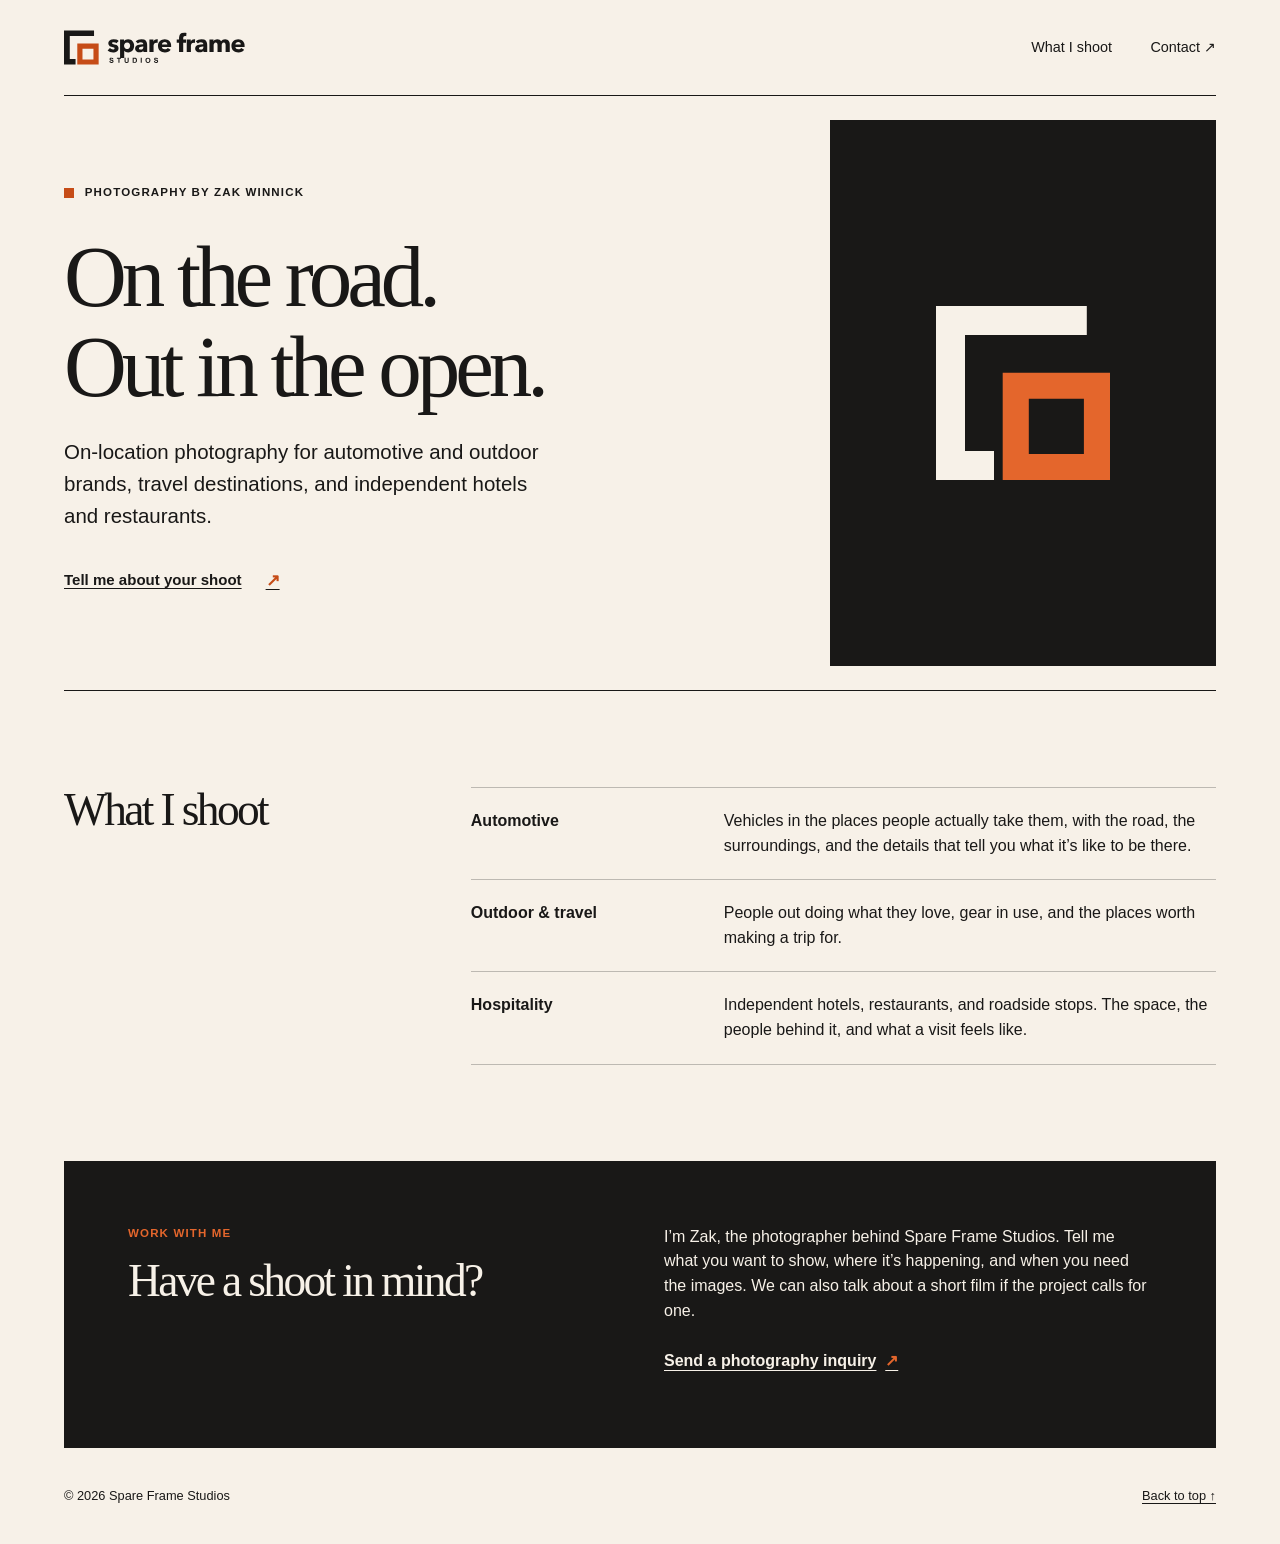
==== index.html @ d5ed5ad4 "Route photography inquiries to VSCO Workspace" ====
<!doctype html>
<html lang="en">
<head>
  <meta charset="utf-8">
  <meta name="viewport" content="width=device-width, initial-scale=1">
  <meta name="theme-color" content="#f7f1e8">
  <meta name="description" content="Spare Frame Studios is the photography practice of Zak Winnick. On-location photography for automotive, outdoor, travel, and hospitality projects.">
  <meta property="og:title" content="Spare Frame Studios | Photography by Zak Winnick">
  <meta property="og:description" content="On-location photography for automotive, outdoor, travel, and hospitality projects.">
  <meta property="og:type" content="website">
  <meta property="og:url" content="https://spareframe.net/">
  <link rel="canonical" href="https://spareframe.net/">
  <title>Spare Frame Studios | Photography by Zak Winnick</title>
  <link rel="icon" href="assets/favicon.svg" type="image/svg+xml">
  <link rel="apple-touch-icon" href="assets/apple-touch-icon.png">
  <link rel="stylesheet" href="photography.css">
</head>
<body>
  <a class="skip" href="#main">Skip to content</a>
  <header class="shell masthead">
    <a class="brand" href="./" aria-label="Spare Frame Studios home">
      <img src="assets/logo-primary.svg" alt="" width="665" height="130">
    </a>
    <nav aria-label="Main navigation">
      <a href="#projects">What I shoot</a>
      <a href="#contact">Contact<span aria-hidden="true"> ↗</span></a>
    </nav>
  </header>

  <main id="main" class="shell">
    <section class="intro" aria-labelledby="headline">
      <div class="intro-copy">
        <p class="label byline">Photography by Zak Winnick</p>
        <h1 id="headline">On the road.<br>Out in the open.</h1>
        <p class="intro-summary">On-location photography for automotive and outdoor brands, travel destinations, and independent hotels and restaurants.</p>
        <a class="project-link" href="https://studio.spareframe.net/">Tell me about your shoot <span aria-hidden="true">↗</span></a>
      </div>
      <div class="brand-plate" aria-hidden="true">
        <img src="assets/mark-reverse.svg" alt="" width="160" height="160">
      </div>
    </section>

    <section class="projects" id="projects" aria-labelledby="projects-title">
      <h2 id="projects-title">What I shoot</h2>
      <dl class="project-list">
        <div>
          <dt>Automotive</dt>
          <dd>Vehicles in the places people actually take them, with the road, the surroundings, and the details that tell you what it’s like to be there.</dd>
        </div>
        <div>
          <dt>Outdoor &amp; travel</dt>
          <dd>People out doing what they love, gear in use, and the places worth making a trip for.</dd>
        </div>
        <div>
          <dt>Hospitality</dt>
          <dd>Independent hotels, restaurants, and roadside stops. The space, the people behind it, and what a visit feels like.</dd>
        </div>
      </dl>
    </section>

    <section class="contact" id="contact" aria-labelledby="contact-title">
      <div>
        <p class="label">Work with me</p>
        <h2 id="contact-title">Have a shoot in mind?</h2>
      </div>
      <div class="contact-details">
        <p>I’m Zak, the photographer behind Spare Frame Studios. Tell me what you want to show, where it’s happening, and when you need the images. We can also talk about a short film if the project calls for one.</p>
        <a href="https://studio.spareframe.net/">Send a photography inquiry <span aria-hidden="true">↗</span></a>
      </div>
    </section>
  </main>

  <footer class="shell footer">
    <span>© 2026 Spare Frame Studios</span>
    <a href="#main">Back to top ↑</a>
  </footer>
</body>
</html>
---- photography.css ----
:root {
  --paper: #f7f1e8;
  --ink: #191817;
  --orange: #c64c17;
  --light-orange: #e4662c;
  --rule: color-mix(in srgb, var(--ink) 26%, var(--paper));
  --sans: "Avenir Next", Avenir, "Helvetica Neue", Arial, sans-serif;
  --serif: Georgia, serif;
  color-scheme: light;
}

* { box-sizing: border-box; }
body {
  margin: 0;
  background: var(--paper);
  color: var(--ink);
  font: 1rem/1.55 var(--sans);
}

img { display: block; max-width: 100%; height: auto; }
a { color: inherit; text-underline-offset: 0.23em; }
a:hover { text-decoration-thickness: 0.14em; }
a:focus-visible { outline: 2px solid currentColor; outline-offset: 5px; }
section[id] { scroll-margin-top: 1.5rem; }
.shell { width: min(100% - 7rem, 72rem); margin-inline: auto; }
.skip { position: fixed; left: 1rem; top: 1rem; z-index: 2; padding: 0.6rem 1rem; background: var(--paper); transform: translateY(-200%); }
.skip:focus { transform: none; }

.masthead, .footer { display: flex; justify-content: space-between; align-items: center; gap: 1rem; }
.masthead { min-height: 6rem; border-bottom: 1px solid var(--ink); }
.brand { width: 12rem; flex: 0 1 auto; }
.masthead nav { display: flex; flex-shrink: 0; align-items: center; gap: clamp(1rem, 3vw, 2.75rem); font-size: 0.9rem; }
.masthead nav a { text-decoration: none; }
.masthead nav a:hover { text-decoration: underline; }

.intro {
  display: grid;
  grid-template-columns: minmax(0, 1fr) minmax(0, 0.55fr);
  min-height: 30rem;
  gap: clamp(2rem, 5vw, 5.5rem);
  align-items: stretch;
  padding-block: 1.5rem;
  border-bottom: 1px solid var(--ink);
}
.intro-copy { align-self: center; padding-block: clamp(2rem, 5vw, 4rem); }
.label { margin: 0; font-size: 0.72rem; font-weight: 700; letter-spacing: 0.1em; text-transform: uppercase; }
.byline { display: flex; align-items: center; gap: 0.65rem; }
.byline::before { content: ""; width: 0.65rem; height: 0.65rem; background: var(--orange); }
h1, h2 { font-family: var(--serif); font-weight: 400; line-height: 1.03; letter-spacing: -0.058em; }
h1 { margin: 1.9rem 0 1.55rem; font-size: clamp(3.25rem, 6.8vw, 6.4rem); }
h2 { margin: 0; font-size: clamp(2.1rem, 3.55vw, 3.4rem); }
.intro-summary { max-width: 30rem; margin: 0 0 1.65rem; font-size: clamp(1.05rem, 1.75vw, 1.28rem); }
.project-link { display: inline-flex; align-items: center; gap: 1.5rem; min-height: 2.75rem; font-size: 0.94rem; font-weight: 700; }
.project-link span { font-size: 1.15em; color: var(--orange); }
.brand-plate { display: grid; place-items: center; background: var(--ink); }
.brand-plate img { width: 60%; max-width: 16rem; }

.projects { display: grid; grid-template-columns: minmax(12rem, 0.65fr) minmax(0, 1.35fr); gap: 3rem; padding-block: clamp(3.5rem, 8vw, 6rem); }
.project-list { margin: 0; border-top: 1px solid var(--rule); }
.project-list > div { display: grid; grid-template-columns: minmax(8rem, 0.65fr) minmax(0, 1.35fr); align-items: baseline; gap: 1rem; padding-block: 1.3rem; border-bottom: 1px solid var(--rule); }
.project-list dt { font-weight: 700; }
.project-list dd { margin: 0; }

.contact { display: grid; grid-template-columns: repeat(2, minmax(0, 1fr)); align-items: start; gap: 3rem; padding: clamp(1.75rem, 5vw, 4rem); background: var(--ink); color: var(--paper); }
.contact .label { color: var(--light-orange); margin-bottom: 1rem; }
.contact-details p { margin: 0 0 1rem; max-width: 32rem; }
.contact-details a { display: inline-flex; align-items: center; min-height: 2.75rem; gap: 0.55rem; font-weight: 700; }
.contact-details a span { color: var(--light-orange); }
.footer { min-height: 6rem; font-size: 0.8rem; }

@media (max-width: 58rem) {
  .shell { width: calc(100% - 4rem); }
  .intro { gap: 1.65rem; grid-template-columns: minmax(0, 1fr) minmax(0, 0.45fr); }
  h1 { font-size: clamp(2.8rem, 7vw, 4.3rem); }
  .projects { gap: 2rem; grid-template-columns: minmax(0, 0.55fr) minmax(0, 1fr); }
  .project-list > div { grid-template-columns: minmax(0, 1fr); gap: 0.4rem; }
}

@media (max-width: 39rem) {
  .shell { width: calc(100% - 2.25rem); }
  .masthead { min-height: 4.5rem; }
  .brand { width: 9rem; }
  .masthead nav { font-size: 0.8rem; gap: 0.8rem; }
  .intro, .projects, .contact { grid-template-columns: minmax(0, 1fr); }
  .intro { padding-block: 0 1.125rem; gap: 0; }
  .intro-copy { padding-block: 3rem 2.15rem; }
  h1 { font-size: clamp(2.45rem, 10.25vw, 4.1rem); margin-block: 1.45rem 1.15rem; }
  .brand-plate { min-height: 11rem; }
  .brand-plate img { width: 7.25rem; }
  .projects { gap: 1.55rem; }
  .contact { gap: 1.5rem; }
  .footer { min-height: 4.25rem; }
}
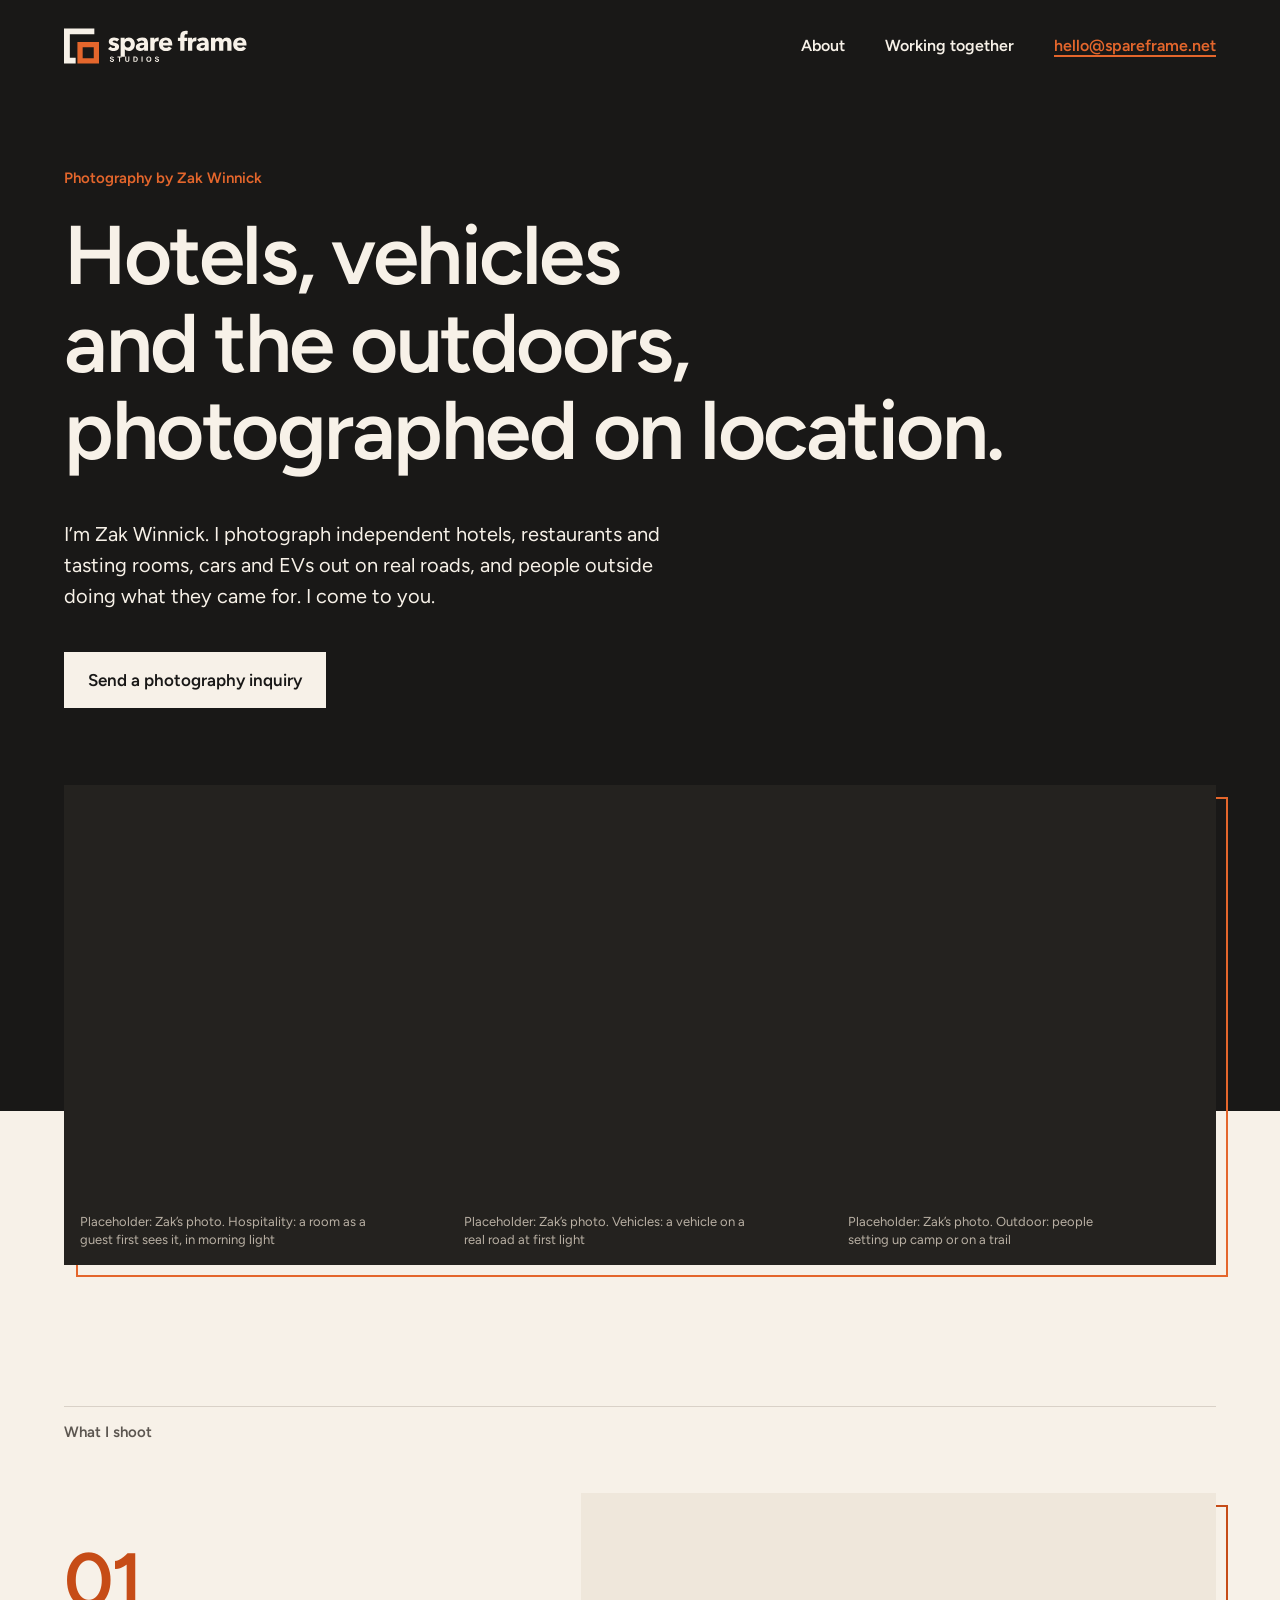
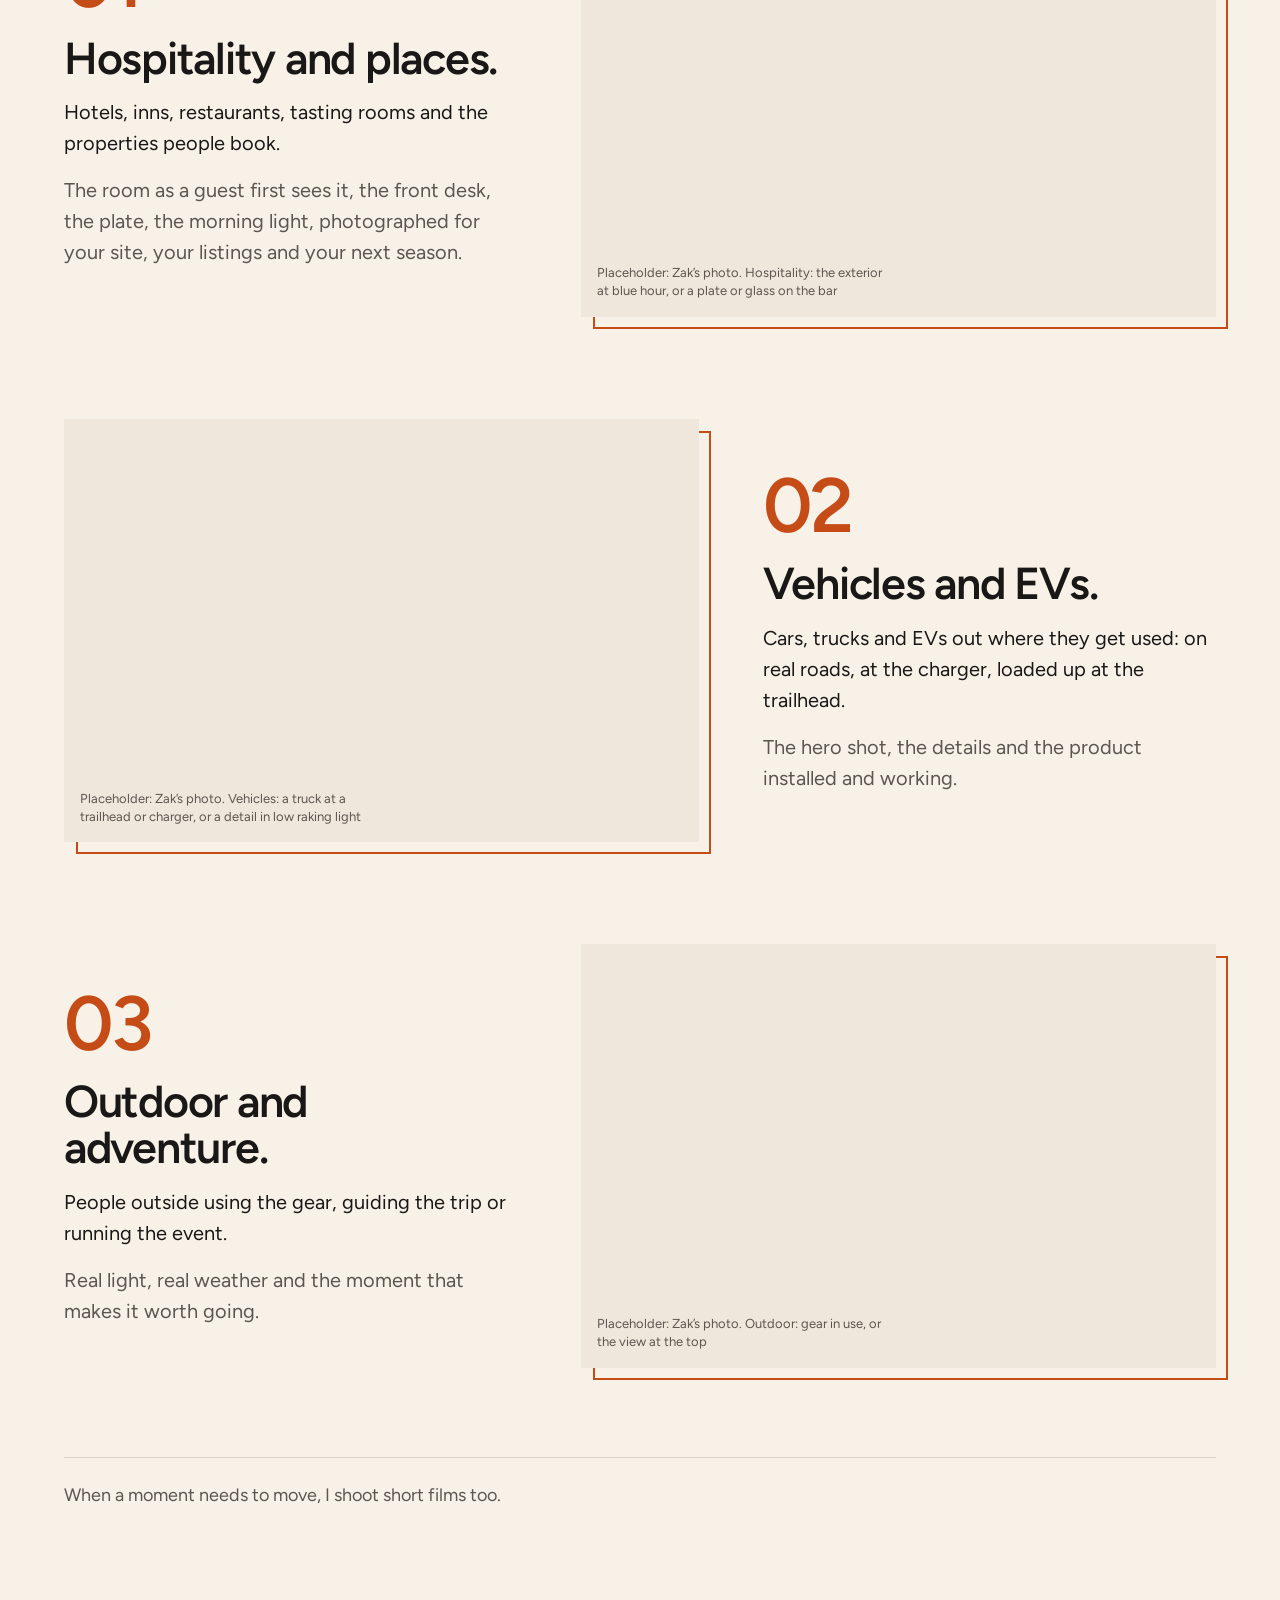
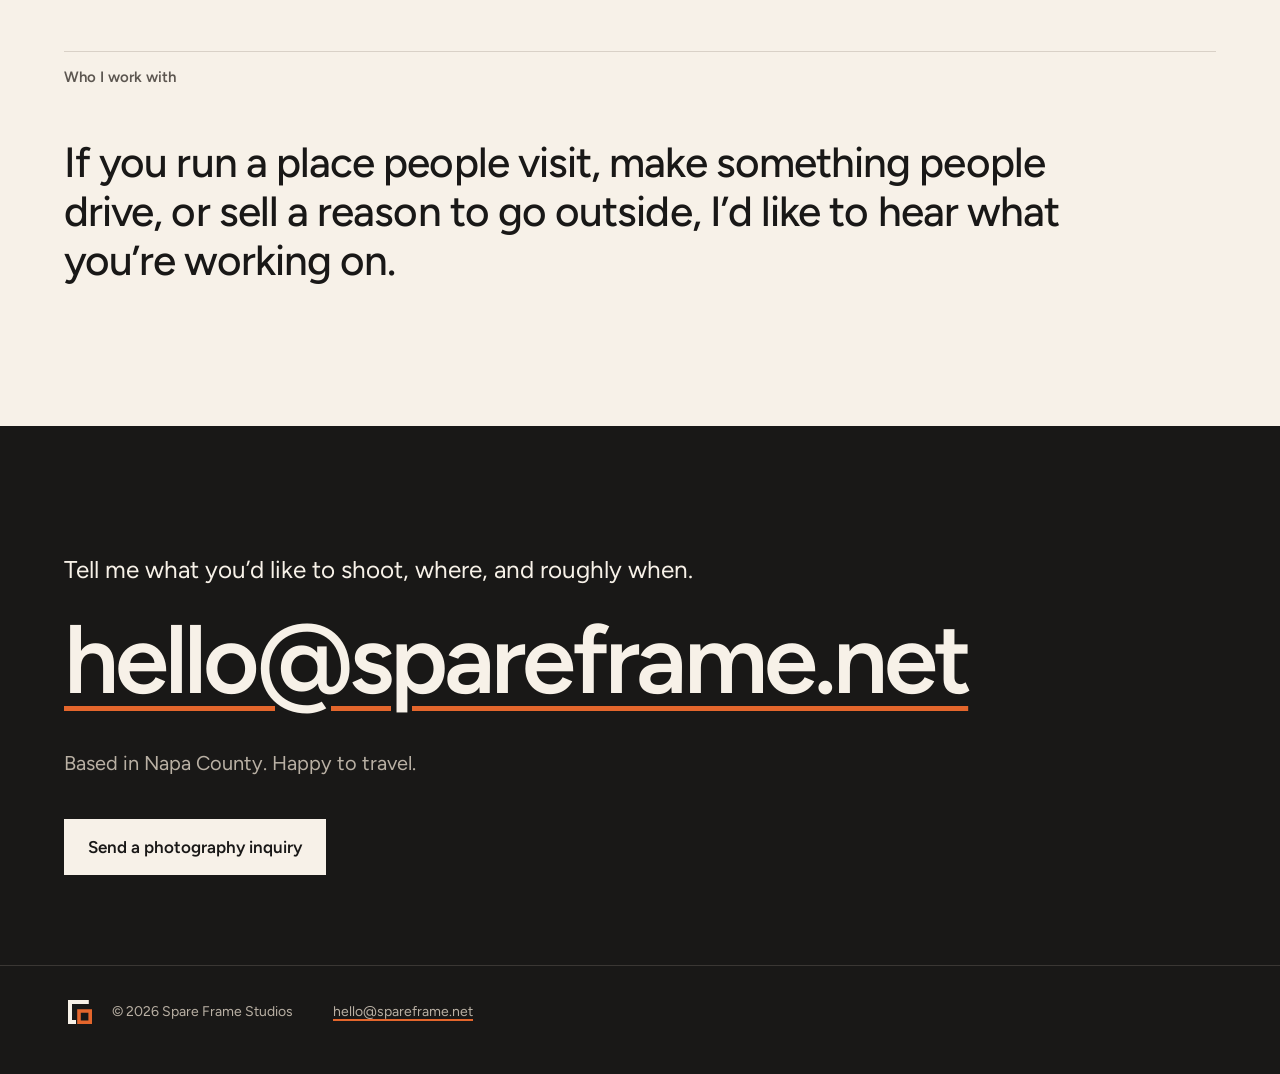
==== commit 6619cd78: "Rebuild photography site as four pages Home, About, Working together (rates) and Work (unlinked, noi" ====
--- a/index.html
+++ b/index.html
@@ -1,78 +1,107 @@
 <!doctype html>
 <html lang="en">
 <head>
-  <meta charset="utf-8">
-  <meta name="viewport" content="width=device-width, initial-scale=1">
-  <meta name="theme-color" content="#f7f1e8">
-  <meta name="description" content="Spare Frame Studios is the photography practice of Zak Winnick. On-location photography for automotive, outdoor, travel, and hospitality projects.">
-  <meta property="og:title" content="Spare Frame Studios | Photography by Zak Winnick">
-  <meta property="og:description" content="On-location photography for automotive, outdoor, travel, and hospitality projects.">
-  <meta property="og:type" content="website">
-  <meta property="og:url" content="https://spareframe.net/">
-  <link rel="canonical" href="https://spareframe.net/">
-  <title>Spare Frame Studios | Photography by Zak Winnick</title>
-  <link rel="icon" href="assets/favicon.svg" type="image/svg+xml">
-  <link rel="apple-touch-icon" href="assets/apple-touch-icon.png">
-  <link rel="stylesheet" href="photography.css">
+<meta charset="utf-8">
+<meta name="viewport" content="width=device-width, initial-scale=1">
+<meta name="theme-color" content="#191817">
+<title>Spare Frame Studios | Photography by Zak Winnick</title>
+<meta name="description" content="Zak Winnick photographs hotels, restaurants, vehicles and the outdoors on location. Based in Napa County.">
+<meta property="og:title" content="Spare Frame Studios | Photography by Zak Winnick">
+<meta property="og:description" content="Zak Winnick photographs hotels, restaurants, vehicles and the outdoors on location. Based in Napa County.">
+<meta property="og:type" content="website">
+<meta property="og:url" content="https://spareframe.net/">
+<link rel="canonical" href="https://spareframe.net/">
+<link rel="icon" href="assets/favicon.svg" type="image/svg+xml">
+<link rel="alternate icon" href="assets/favicon.ico" sizes="any">
+<link rel="apple-touch-icon" href="assets/apple-touch-icon.png">
+<link rel="preload" href="assets/fonts/figtree.woff2" as="font" type="font/woff2" crossorigin>
+<link rel="stylesheet" href="photography.css">
 </head>
-<body>
-  <a class="skip" href="#main">Skip to content</a>
-  <header class="shell masthead">
-    <a class="brand" href="./" aria-label="Spare Frame Studios home">
-      <img src="assets/logo-primary.svg" alt="" width="665" height="130">
-    </a>
-    <nav aria-label="Main navigation">
-      <a href="#projects">What I shoot</a>
-      <a href="#contact">Contact<span aria-hidden="true"> ↗</span></a>
+<body class="sf">
+<a class="skip" href="#main">Skip to content</a>
+
+<!-- Photo slots. Each empty slot is a <figure class="slot" data-slot="subject" aria-hidden="true"> holding a <div> with a label.
+     To fill one: replace the whole <div>...</div> with <img src="assets/photos/..." alt="what the photo shows">, and remove aria-hidden.
+     Add loading="lazy" to every photo below the top of the page. -->
+
+<div class="ground" data-theme="dark">
+  <header class="wrap head">
+    <a class="head-logo" href="#top" aria-label="Spare Frame Studios home"><img src="assets/logo-reverse.svg" alt="" width="194" height="38"></a>
+    <nav class="head-nav" aria-label="Main">
+      <a href="about.html">About</a>
+      <a href="working-together.html">Working together</a>
     </nav>
+    <a class="head-mail" href="mailto:hello@spareframe.net">hello@spareframe.net</a>
   </header>
 
-  <main id="main" class="shell">
-    <section class="intro" aria-labelledby="headline">
-      <div class="intro-copy">
-        <p class="label byline">Photography by Zak Winnick</p>
-        <h1 id="headline">On the road.<br>Out in the open.</h1>
-        <p class="intro-summary">On-location photography for automotive and outdoor brands, travel destinations, and independent hotels and restaurants.</p>
-        <a class="project-link" href="https://studio.spareframe.net/">Tell me about your shoot <span aria-hidden="true">↗</span></a>
-      </div>
-      <div class="brand-plate" aria-hidden="true">
-        <img src="assets/mark-reverse.svg" alt="" width="160" height="160">
-      </div>
-    </section>
+  <section class="wrap hero" id="top" aria-labelledby="hero-title">
+    <p class="sf-label">Photography by Zak Winnick</p>
+    <h1 class="sf-display" id="hero-title">Hotels, vehicles and the outdoors, photographed on location.</h1>
+    <div class="hero-text">
+      <p>I’m Zak Winnick. I photograph independent hotels, restaurants and tasting rooms, cars and EVs out on real roads, and people outside doing what they came for. I come to you.</p>
+      <a class="btn" href="https://studio.spareframe.net/">Send a photography inquiry</a>
+    </div>
+    <!-- Hero strip: three photos edge to edge, one per area. 4:5 on wide screens, 3:2 stacked on phones. -->
+    <div class="strip">
+      <figure class="slot" data-slot="Hospitality: a room as a guest first sees it, in morning light" aria-hidden="true"><div><span>Placeholder: Zak’s photo. Hospitality: a room as a guest first sees it, in morning light</span></div></figure>
+      <figure class="slot" data-slot="Vehicles: a vehicle on a real road at first light" aria-hidden="true"><div><span>Placeholder: Zak’s photo. Vehicles: a vehicle on a real road at first light</span></div></figure>
+      <figure class="slot" data-slot="Outdoor: people setting up camp or on a trail" aria-hidden="true"><div><span>Placeholder: Zak’s photo. Outdoor: people setting up camp or on a trail</span></div></figure>
+    </div>
+  </section>
+</div>
 
-    <section class="projects" id="projects" aria-labelledby="projects-title">
-      <h2 id="projects-title">What I shoot</h2>
-      <dl class="project-list">
-        <div>
-          <dt>Automotive</dt>
-          <dd>Vehicles in the places people actually take them, with the road, the surroundings, and the details that tell you what it’s like to be there.</dd>
+<main id="main">
+  <section class="wrap sec after-hero" aria-labelledby="shoot-title">
+    <h2 class="sf-label" id="shoot-title">What I shoot</h2>
+    <ol class="chapters">
+      <li class="chapter">
+        <div class="chapter-text">
+          <span class="chapter-num" aria-hidden="true">01</span>
+          <h3 class="sf-lead-2">Hospitality and places.</h3>
+          <p>Hotels, inns, restaurants, tasting rooms and the properties people book.</p>
+          <p>The room as a guest first sees it, the front desk, the plate, the morning light, photographed for your site, your listings and your next season.</p>
         </div>
-        <div>
-          <dt>Outdoor &amp; travel</dt>
-          <dd>People out doing what they love, gear in use, and the places worth making a trip for.</dd>
+        <figure class="slot" data-slot="Hospitality: the exterior at blue hour, or a plate or glass on the bar" aria-hidden="true"><div><span>Placeholder: Zak’s photo. Hospitality: the exterior at blue hour, or a plate or glass on the bar</span></div></figure>
+      </li>
+      <li class="chapter chapter--flip">
+        <div class="chapter-text">
+          <span class="chapter-num" aria-hidden="true">02</span>
+          <h3 class="sf-lead-2">Vehicles and EVs.</h3>
+          <p>Cars, trucks and EVs out where they get used: on real roads, at the charger, loaded up at the trailhead.</p>
+          <p>The hero shot, the details and the product installed and working.</p>
         </div>
-        <div>
-          <dt>Hospitality</dt>
-          <dd>Independent hotels, restaurants, and roadside stops. The space, the people behind it, and what a visit feels like.</dd>
+        <figure class="slot" data-slot="Vehicles: a truck at a trailhead or charger, or a detail in low raking light" aria-hidden="true"><div><span>Placeholder: Zak’s photo. Vehicles: a truck at a trailhead or charger, or a detail in low raking light</span></div></figure>
+      </li>
+      <li class="chapter">
+        <div class="chapter-text">
+          <span class="chapter-num" aria-hidden="true">03</span>
+          <h3 class="sf-lead-2">Outdoor and adventure.</h3>
+          <p>People outside using the gear, guiding the trip or running the event.</p>
+          <p>Real light, real weather and the moment that makes it worth going.</p>
         </div>
-      </dl>
-    </section>
+        <figure class="slot" data-slot="Outdoor: gear in use, or the view at the top" aria-hidden="true"><div><span>Placeholder: Zak’s photo. Outdoor: gear in use, or the view at the top</span></div></figure>
+      </li>
+    </ol>
+    <p class="films">When a moment needs to move, I shoot short films too.</p>
+  </section>
 
-    <section class="contact" id="contact" aria-labelledby="contact-title">
-      <div>
-        <p class="label">Work with me</p>
-        <h2 id="contact-title">Have a shoot in mind?</h2>
-      </div>
-      <div class="contact-details">
-        <p>I’m Zak, the photographer behind Spare Frame Studios. Tell me what you want to show, where it’s happening, and when you need the images. We can also talk about a short film if the project calls for one.</p>
-        <a href="https://studio.spareframe.net/">Send a photography inquiry <span aria-hidden="true">↗</span></a>
-      </div>
-    </section>
-  </main>
+  <section class="wrap sec who" aria-labelledby="who-title">
+    <h2 class="sf-label" id="who-title">Who I work with</h2>
+    <p class="sf-quote">If you run a place people visit, make something people drive, or sell a reason to go outside, I’d like to hear what you’re working on.</p>
+  </section>
+</main>
 
-  <footer class="shell footer">
-    <span>© 2026 Spare Frame Studios</span>
-    <a href="#main">Back to top ↑</a>
+<div class="ground contact-ground" data-theme="dark">
+  <section class="wrap contact" aria-labelledby="contact-title">
+    <h2 class="sf-step" id="contact-title">Tell me what you’d like to shoot, where, and roughly when.</h2>
+    <a class="sf-email" href="mailto:hello@spareframe.net?subject=Photography%20inquiry">hello@spareframe.net</a>
+    <p class="near">Based in Napa County. Happy to travel.</p>
+    <a class="btn" href="https://studio.spareframe.net/">Send a photography inquiry</a>
+  </section>
+  <footer class="wrap foot sf-small">
+    <div class="foot-brand"><img src="assets/mark-reverse.svg" alt="" width="32" height="32"><span>© 2026 Spare Frame Studios</span></div>
+    <a href="mailto:hello@spareframe.net">hello@spareframe.net</a>
   </footer>
+</div>
 </body>
 </html>
--- a/photography.css
+++ b/photography.css
@@ -1,93 +1,195 @@
+/* Spare Frame Studios: photography site. The first block is the brand tokens, generated from the design system; the rest is the page. */
+@font-face { font-family: "Figtree"; src: url("assets/fonts/figtree.woff2") format("woff2"); font-weight: 300 900; font-style: normal; font-display: swap; }
+:root, [data-theme="light"] {
+  --ink: #191817;
+  --cream: #f7f1e8;
+  --orange: #c64c17;
+  --orange-light: #e4662c;
+  --surface: var(--cream);
+  --surface-raised: #efe7db;
+  --text: var(--ink);
+  --text-muted: #5c5650;
+  --accent: var(--orange);
+  --on-accent: #ffffff;
+  --rule: #d9d1c7;
+  --focus: var(--orange);
+}
+[data-theme="dark"] {
+  --surface: var(--ink);
+  --surface-raised: #24221f;
+  --text: var(--cream);
+  --text-muted: #b9b0a4;
+  --accent: var(--orange-light);
+  --on-accent: var(--ink);
+  --rule: #3a3734;
+  --focus: var(--orange-light);
+}
 :root {
-  --paper: #f7f1e8;
-  --ink: #191817;
-  --orange: #c64c17;
-  --light-orange: #e4662c;
-  --rule: color-mix(in srgb, var(--ink) 26%, var(--paper));
-  --sans: "Avenir Next", Avenir, "Helvetica Neue", Arial, sans-serif;
-  --serif: Georgia, serif;
-  color-scheme: light;
+  --space-1: 4px;
+  --space-2: 8px;
+  --space-3: 16px;
+  --space-4: 24px;
+  --space-5: 40px;
+  --space-6: 64px;
+  --space-7: 104px;
+  --space-8: 160px;
+  --radius-none: 0px;
+  --radius-md: 8px;
+  --line-hair: 1px;
+  --line-control: 2px;
+  --line-rule: 8px;
+  --line-frame: 12px;
+  --font-sans: Figtree, "Avenir Next", Avenir, Arial, sans-serif;
+}
+.sf-display { font-family: var(--font-sans); font-size: 88px; line-height: 1.05; font-weight: 600; letter-spacing: -0.03em; }
+.sf-email { font-family: var(--font-sans); font-size: 112px; line-height: 1; font-weight: 600; letter-spacing: -0.04em; }
+.sf-lead-2 { font-family: var(--font-sans); font-size: 48px; line-height: 1.04; font-weight: 600; letter-spacing: -0.028em; }
+.sf-lead-3 { font-family: var(--font-sans); font-size: 28px; line-height: 1.15; font-weight: 600; letter-spacing: -0.015em; }
+.sf-quote { font-family: var(--font-sans); font-size: 46px; line-height: 1.16; font-weight: 500; letter-spacing: -0.022em; }
+.sf-body { font-family: var(--font-sans); font-size: 20px; line-height: 1.55; font-weight: 400; }
+.sf-step { font-family: var(--font-sans); font-size: 26px; line-height: 1.35; font-weight: 400; }
+.sf-label { font-family: var(--font-sans); font-size: 15px; line-height: 1.3; font-weight: 600; }
+.sf-small { font-family: var(--font-sans); font-size: 14px; line-height: 1.5; font-weight: 400; }
+
+/* Spare Frame Studios: photography site. Components. Tokens come first in photography.css. */
+.sf, .sf *, .sf *::before, .sf *::after { box-sizing: border-box; }
+html { overflow-x: clip; }
+.sf { margin: 0; background: var(--surface); color: var(--text); font-family: var(--font-sans); font-size: 20px; line-height: 1.55; -webkit-font-smoothing: antialiased; text-rendering: optimizeLegibility; overflow-x: clip; --pad: clamp(20px, 5vw, var(--space-6)); --gap: clamp(72px, 11vw, var(--space-8)); --cross: clamp(72px, 12vw, 176px); }
+.sf img { display: block; max-width: 100%; }
+:where(.sf) a { color: inherit; text-decoration: underline; text-decoration-color: var(--accent); text-decoration-thickness: 2px; text-underline-offset: .22em; }
+:where(.sf) :where(h1, h2, h3, p, ol, ul, figure) { margin: 0; }
+.sf :focus-visible { outline: var(--line-control) solid var(--focus); outline-offset: 3px; }
+.ground { background: var(--surface); color: var(--text); }
+.wrap { max-width: 1440px; margin-inline: auto; padding-inline: var(--pad); }
+.skip { position: absolute; left: var(--space-3); top: -80px; z-index: 10; padding: var(--space-3) var(--space-4); background: var(--cream); color: var(--ink); font-weight: 600; }
+.skip:focus { top: var(--space-3); }
+
+/* Fluid sizes that top out at the token values */
+.sf-display { font-size: clamp(2.5rem, 6.5vw, 5.5rem); text-wrap: balance; }
+.sf-email { font-size: clamp(1.5rem, 7.6vw, 7rem); }
+.sf-lead-2 { font-size: clamp(1.75rem, 3.5vw, 3rem); }
+.sf-lead-3 { font-size: clamp(1.3rem, 2vw, 1.75rem); }
+.sf-quote { font-size: clamp(1.6rem, 3.3vw, 2.875rem); text-wrap: pretty; }
+.sf-step { font-size: clamp(1.2rem, 1.9vw, 1.625rem); }
+.sf-label { color: var(--text-muted); }
+
+/* Photo frame: a fixed-ratio slot with the offset line behind it, like the mark. Until a photo drops in it shows a flat face and a small label. */
+.slot { position: relative; aspect-ratio: 3 / 2; }
+.slot--portrait { aspect-ratio: 4 / 5; }
+.slot::before { content: ""; position: absolute; inset: 0; border: var(--line-control) solid var(--accent); transform: translate(var(--line-frame), var(--line-frame)); }
+.slot > * { position: relative; width: 100%; height: 100%; background: var(--surface-raised); object-fit: cover; }
+.slot > div { display: flex; align-items: flex-end; padding: var(--space-3); }
+.slot span { max-width: 22em; font-size: 13px; line-height: 1.4; color: var(--text-muted); }
+
+/* Header: the logo, two page links and the address. No menu button; on phones the links drop to a second row. */
+.head { display: flex; flex-wrap: wrap; align-items: center; justify-content: space-between; gap: 0 var(--space-5); padding-block: var(--space-4); }
+.head-logo { display: block; line-height: 0; }
+.head-logo img { height: 38px; width: auto; }
+.head-nav { display: flex; flex-wrap: wrap; align-items: center; gap: 0 var(--space-5); margin-left: auto; }
+.head-nav, .head-mail { font-size: 16px; font-weight: 600; }
+.head-nav a, .head-mail { display: inline-flex; align-items: center; min-height: 44px; }
+.head-nav a { text-decoration-color: transparent; }
+.head-nav a:hover, .head-nav a[aria-current="page"] { text-decoration-color: var(--accent); }
+.head-mail { color: var(--accent); }
+
+/* Inner pages open with the header and one headline on ink */
+.page-head { padding-block: clamp(40px, 6vw, 88px) clamp(48px, 7vw, 104px); }
+.page-head h1 { max-width: 14em; }
+
+/* Hero: the line, the intro, then one band of three photos that crosses from the ink onto the cream */
+.hero { display: flow-root; padding-top: clamp(40px, 6vw, 88px); }
+.hero .sf-label { color: var(--accent); margin-bottom: var(--space-4); }
+.hero h1 { max-width: 13em; }
+.hero-text { max-width: 31em; margin-top: clamp(28px, 3.5vw, 48px); }
+.btn { display: inline-flex; align-items: center; justify-content: center; min-height: 56px; margin-top: var(--space-5); padding: 0 var(--space-4); background: var(--text); color: var(--surface); font-size: 17px; font-weight: 600; text-decoration: none; transition: background-color .2s ease; }
+.btn:hover { background: var(--accent); color: var(--on-accent); }
+.strip { position: relative; display: grid; grid-template-columns: repeat(3, minmax(0, 1fr)); margin-top: clamp(48px, 6vw, 88px); margin-bottom: calc(-1 * var(--cross)); }
+.strip::before { content: ""; position: absolute; inset: 0; border: var(--line-control) solid var(--accent); transform: translate(var(--line-frame), var(--line-frame)); }
+.strip .slot { aspect-ratio: 4 / 5; }
+.strip .slot::before { content: none; }
+
+/* Sections on cream */
+.sec { padding-top: var(--gap); }
+.sec > .sf-label { display: block; padding-top: var(--space-3); border-top: var(--line-hair) solid var(--rule); margin-bottom: clamp(28px, 4vw, 56px); }
+.after-hero { padding-top: calc(var(--gap) + var(--cross)); }
+
+/* What I shoot: three chapters of equal weight, the photo alternating sides like a photo book */
+.chapters { list-style: none; padding: 0; display: grid; gap: clamp(64px, 8vw, 128px); }
+.chapter { display: grid; grid-template-columns: minmax(0, 5fr) minmax(0, 7fr); gap: var(--space-6); align-items: center; }
+.chapter--flip { grid-template-columns: minmax(0, 7fr) minmax(0, 5fr); }
+.chapter--flip .slot { order: -1; }
+.chapter-num { display: block; font-size: clamp(3rem, 6vw, 5.5rem); font-weight: 600; line-height: 1; letter-spacing: -0.04em; color: var(--accent); }
+.chapter h3 { margin-top: var(--space-3); }
+.chapter p { max-width: 27em; margin-top: var(--space-3); }
+.chapter p + p { color: var(--text-muted); }
+.films { margin-top: clamp(56px, 7vw, 104px); padding-top: var(--space-4); border-top: var(--line-hair) solid var(--rule); font-size: 18px; color: var(--text-muted); }
+
+/* Who I work with */
+.who p { max-width: 24em; }
+
+/* About: a portrait frame and three paragraphs */
+.about-grid { display: grid; grid-template-columns: minmax(0, 4fr) minmax(0, 1fr) minmax(0, 7fr); align-items: start; }
+.about-grid .slot { grid-column: 1; }
+.about-text { grid-column: 3; max-width: 31em; }
+.about-text p + p { margin-top: 1.2em; }
+
+/* Work: its own page, out of the menu until there are photographs. Three projects of six. */
+.project + .project { margin-top: var(--gap); }
+.work-title { display: flex; flex-wrap: wrap; align-items: baseline; gap: var(--space-3); margin-bottom: var(--space-5); }
+.work-grid { display: grid; grid-template-columns: 1fr 1fr; gap: clamp(28px, 3vw, 44px); }
+.work-grid .slot:first-child, .work-grid .slot:last-child { grid-column: 1 / -1; }
+
+/* Working together: three rows and the small print. Rows, not cards. */
+.rates { list-style: none; padding: 0; }
+.rates li { display: grid; grid-template-columns: minmax(0, 5fr) minmax(0, 7fr); gap: var(--space-2) var(--space-6); align-items: baseline; padding-block: var(--space-4); border-top: var(--line-hair) solid var(--rule); }
+.rates li:first-child { border-top: 0; padding-top: 0; }
+.rates p { max-width: 30em; }
+.fine { max-width: 62ch; margin-top: var(--space-5); padding-top: var(--space-4); border-top: var(--line-hair) solid var(--rule); font-size: 16px; color: var(--text-muted); }
+
+/* How it works: three lines with large orange numerals */
+.steps { list-style: none; padding: 0; counter-reset: s; }
+.steps li { counter-increment: s; display: grid; grid-template-columns: clamp(64px, 12vw, 200px) minmax(0, 1fr); align-items: baseline; padding-block: var(--space-4); border-top: var(--line-hair) solid var(--rule); }
+.steps li:first-child { border-top: 0; padding-top: 0; }
+.steps li::before { content: counter(s); font-size: clamp(2.5rem, 5vw, 4rem); font-weight: 600; line-height: 1; letter-spacing: -0.03em; color: var(--accent); }
+.steps p { max-width: 30em; }
+
+/* Contact and footer, on ink */
+.sf main { padding-bottom: var(--gap); }
+.contact { padding-block: clamp(72px, 10vw, 152px) clamp(56px, 7vw, 104px); }
+.contact .sf-email { display: inline-block; margin-top: var(--space-4); text-decoration-thickness: .055em; text-underline-offset: .13em; }
+.contact .near { margin-top: var(--space-5); color: var(--text-muted); }
+.foot { display: flex; flex-wrap: wrap; align-items: center; gap: var(--space-3) var(--space-5); padding-block: var(--space-4) var(--space-5); border-top: var(--line-hair) solid var(--rule); color: var(--text-muted); }
+.foot-brand { display: flex; align-items: center; gap: var(--space-3); }
+.foot-brand img { width: 32px; height: 32px; }
+.foot a { display: inline-flex; align-items: center; min-height: 44px; }
+
+@media (max-width: 820px) {
+  .sf { font-size: 18px; }
+  .head-logo img { height: 30px; }
+  .head-nav, .head-mail { font-size: 15px; }
+  .head-nav { gap: 0 var(--space-4); }
+  .chapter, .chapter--flip { grid-template-columns: 1fr; gap: var(--space-4); }
+  .chapter--flip .slot { order: 0; }
+  .chapter .slot { margin-right: var(--line-frame); }
+  .about-grid { grid-template-columns: 1fr; gap: var(--space-5); }
+  .about-grid .slot { max-width: 78%; }
+  .about-text { grid-column: 1; }
+  .work-grid { grid-template-columns: 1fr; }
+  .work-grid .slot { margin-right: var(--line-frame); }
+  .rates li { grid-template-columns: 1fr; }
+  .steps li { grid-template-columns: 56px minmax(0, 1fr); }
 }
 
-* { box-sizing: border-box; }
-body {
-  margin: 0;
-  background: var(--paper);
-  color: var(--ink);
-  font: 1rem/1.55 var(--sans);
+/* Phones: the strip stacks into three full-width photos of equal height */
+@media (max-width: 600px) {
+  .head { column-gap: var(--space-3); }
+  .head-nav { order: 3; flex-basis: 100%; margin-left: 0; }
+  .sf { --cross: 0px; }
+  .strip { grid-template-columns: 1fr; margin-inline: calc(-1 * var(--pad)); }
+  .strip::before { content: none; }
+  .strip .slot { aspect-ratio: 3 / 2; }
 }
 
-img { display: block; max-width: 100%; height: auto; }
-a { color: inherit; text-underline-offset: 0.23em; }
-a:hover { text-decoration-thickness: 0.14em; }
-a:focus-visible { outline: 2px solid currentColor; outline-offset: 5px; }
-section[id] { scroll-margin-top: 1.5rem; }
-.shell { width: min(100% - 7rem, 72rem); margin-inline: auto; }
-.skip { position: fixed; left: 1rem; top: 1rem; z-index: 2; padding: 0.6rem 1rem; background: var(--paper); transform: translateY(-200%); }
-.skip:focus { transform: none; }
-
-.masthead, .footer { display: flex; justify-content: space-between; align-items: center; gap: 1rem; }
-.masthead { min-height: 6rem; border-bottom: 1px solid var(--ink); }
-.brand { width: 12rem; flex: 0 1 auto; }
-.masthead nav { display: flex; flex-shrink: 0; align-items: center; gap: clamp(1rem, 3vw, 2.75rem); font-size: 0.9rem; }
-.masthead nav a { text-decoration: none; }
-.masthead nav a:hover { text-decoration: underline; }
-
-.intro {
-  display: grid;
-  grid-template-columns: minmax(0, 1fr) minmax(0, 0.55fr);
-  min-height: 30rem;
-  gap: clamp(2rem, 5vw, 5.5rem);
-  align-items: stretch;
-  padding-block: 1.5rem;
-  border-bottom: 1px solid var(--ink);
+@media (prefers-reduced-motion: reduce) {
+  .sf *, .sf *::before, .sf *::after { transition: none !important; }
 }
-.intro-copy { align-self: center; padding-block: clamp(2rem, 5vw, 4rem); }
-.label { margin: 0; font-size: 0.72rem; font-weight: 700; letter-spacing: 0.1em; text-transform: uppercase; }
-.byline { display: flex; align-items: center; gap: 0.65rem; }
-.byline::before { content: ""; width: 0.65rem; height: 0.65rem; background: var(--orange); }
-h1, h2 { font-family: var(--serif); font-weight: 400; line-height: 1.03; letter-spacing: -0.058em; }
-h1 { margin: 1.9rem 0 1.55rem; font-size: clamp(3.25rem, 6.8vw, 6.4rem); }
-h2 { margin: 0; font-size: clamp(2.1rem, 3.55vw, 3.4rem); }
-.intro-summary { max-width: 30rem; margin: 0 0 1.65rem; font-size: clamp(1.05rem, 1.75vw, 1.28rem); }
-.project-link { display: inline-flex; align-items: center; gap: 1.5rem; min-height: 2.75rem; font-size: 0.94rem; font-weight: 700; }
-.project-link span { font-size: 1.15em; color: var(--orange); }
-.brand-plate { display: grid; place-items: center; background: var(--ink); }
-.brand-plate img { width: 60%; max-width: 16rem; }
-
-.projects { display: grid; grid-template-columns: minmax(12rem, 0.65fr) minmax(0, 1.35fr); gap: 3rem; padding-block: clamp(3.5rem, 8vw, 6rem); }
-.project-list { margin: 0; border-top: 1px solid var(--rule); }
-.project-list > div { display: grid; grid-template-columns: minmax(8rem, 0.65fr) minmax(0, 1.35fr); align-items: baseline; gap: 1rem; padding-block: 1.3rem; border-bottom: 1px solid var(--rule); }
-.project-list dt { font-weight: 700; }
-.project-list dd { margin: 0; }
-
-.contact { display: grid; grid-template-columns: repeat(2, minmax(0, 1fr)); align-items: start; gap: 3rem; padding: clamp(1.75rem, 5vw, 4rem); background: var(--ink); color: var(--paper); }
-.contact .label { color: var(--light-orange); margin-bottom: 1rem; }
-.contact-details p { margin: 0 0 1rem; max-width: 32rem; }
-.contact-details a { display: inline-flex; align-items: center; min-height: 2.75rem; gap: 0.55rem; font-weight: 700; }
-.contact-details a span { color: var(--light-orange); }
-.footer { min-height: 6rem; font-size: 0.8rem; }
-
-@media (max-width: 58rem) {
-  .shell { width: calc(100% - 4rem); }
-  .intro { gap: 1.65rem; grid-template-columns: minmax(0, 1fr) minmax(0, 0.45fr); }
-  h1 { font-size: clamp(2.8rem, 7vw, 4.3rem); }
-  .projects { gap: 2rem; grid-template-columns: minmax(0, 0.55fr) minmax(0, 1fr); }
-  .project-list > div { grid-template-columns: minmax(0, 1fr); gap: 0.4rem; }
-}
-
-@media (max-width: 39rem) {
-  .shell { width: calc(100% - 2.25rem); }
-  .masthead { min-height: 4.5rem; }
-  .brand { width: 9rem; }
-  .masthead nav { font-size: 0.8rem; gap: 0.8rem; }
-  .intro, .projects, .contact { grid-template-columns: minmax(0, 1fr); }
-  .intro { padding-block: 0 1.125rem; gap: 0; }
-  .intro-copy { padding-block: 3rem 2.15rem; }
-  h1 { font-size: clamp(2.45rem, 10.25vw, 4.1rem); margin-block: 1.45rem 1.15rem; }
-  .brand-plate { min-height: 11rem; }
-  .brand-plate img { width: 7.25rem; }
-  .projects { gap: 1.55rem; }
-  .contact { gap: 1.5rem; }
-  .footer { min-height: 4.25rem; }
-}
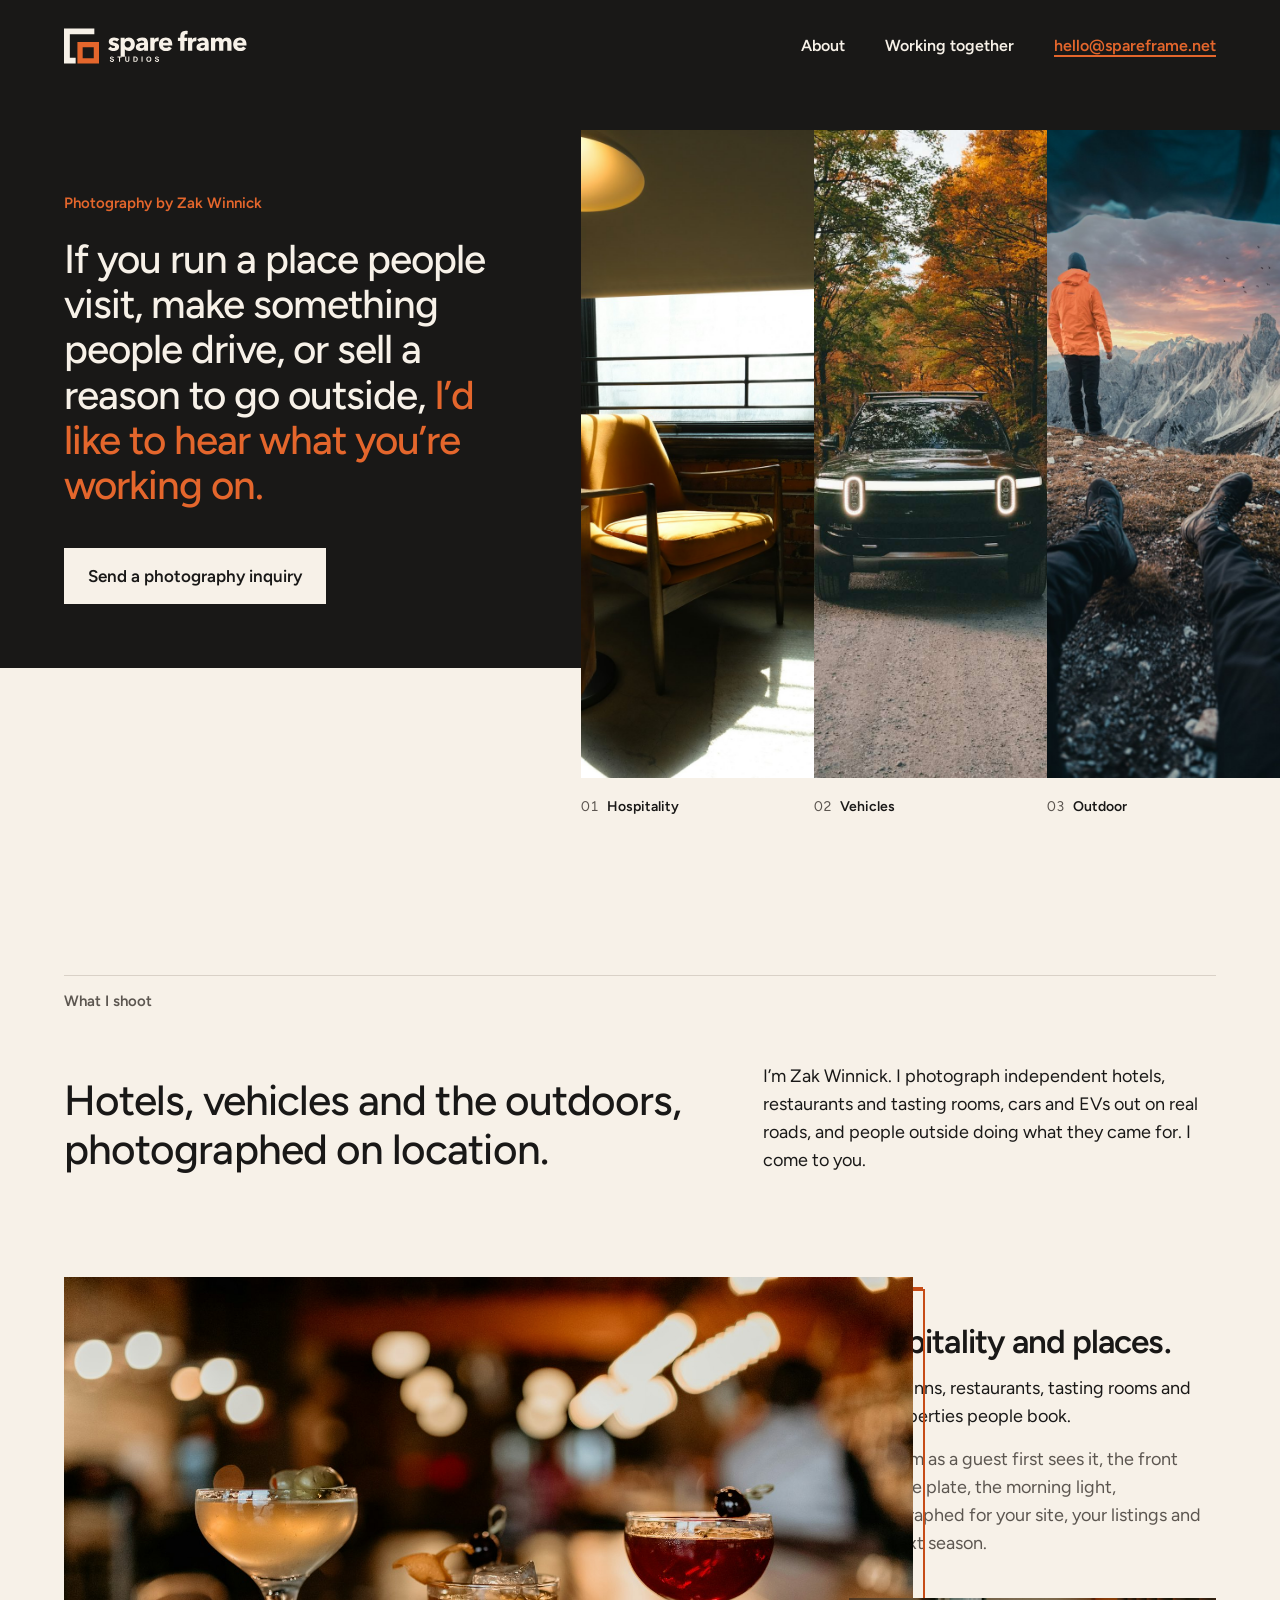
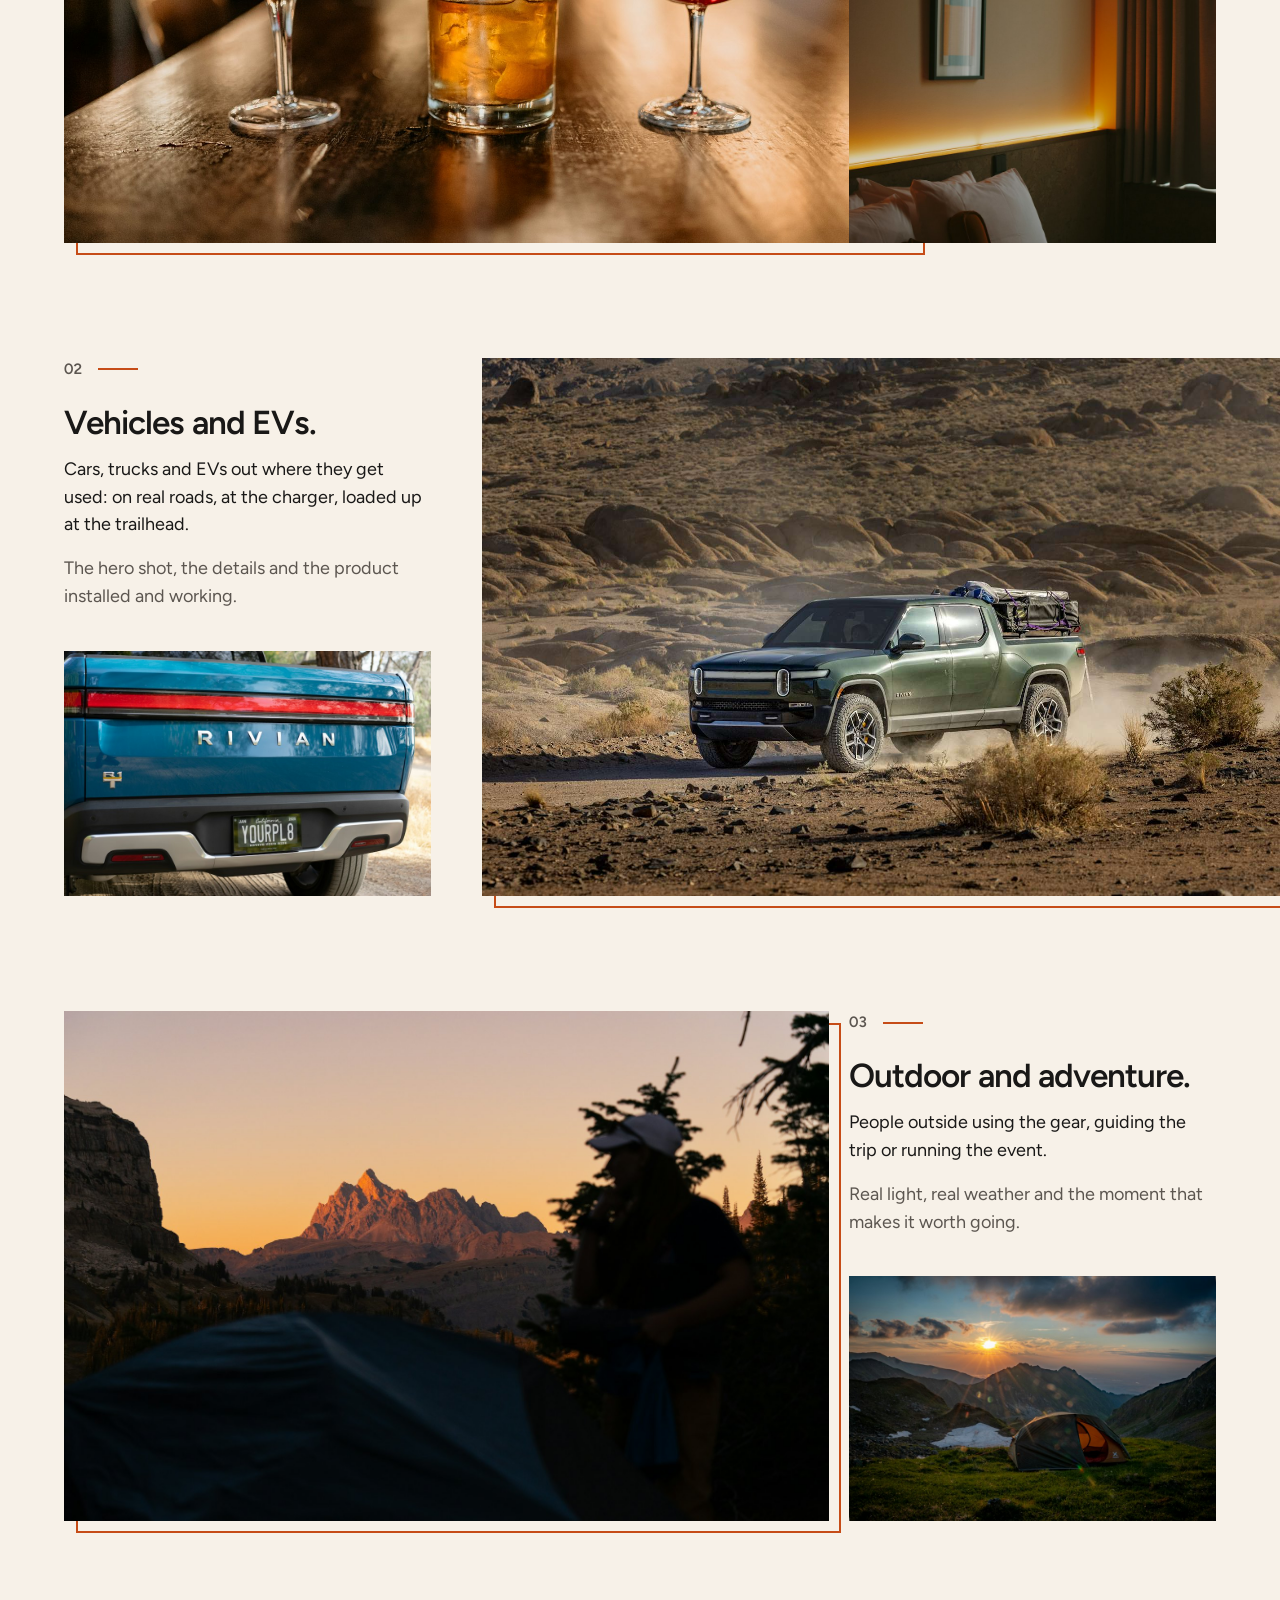
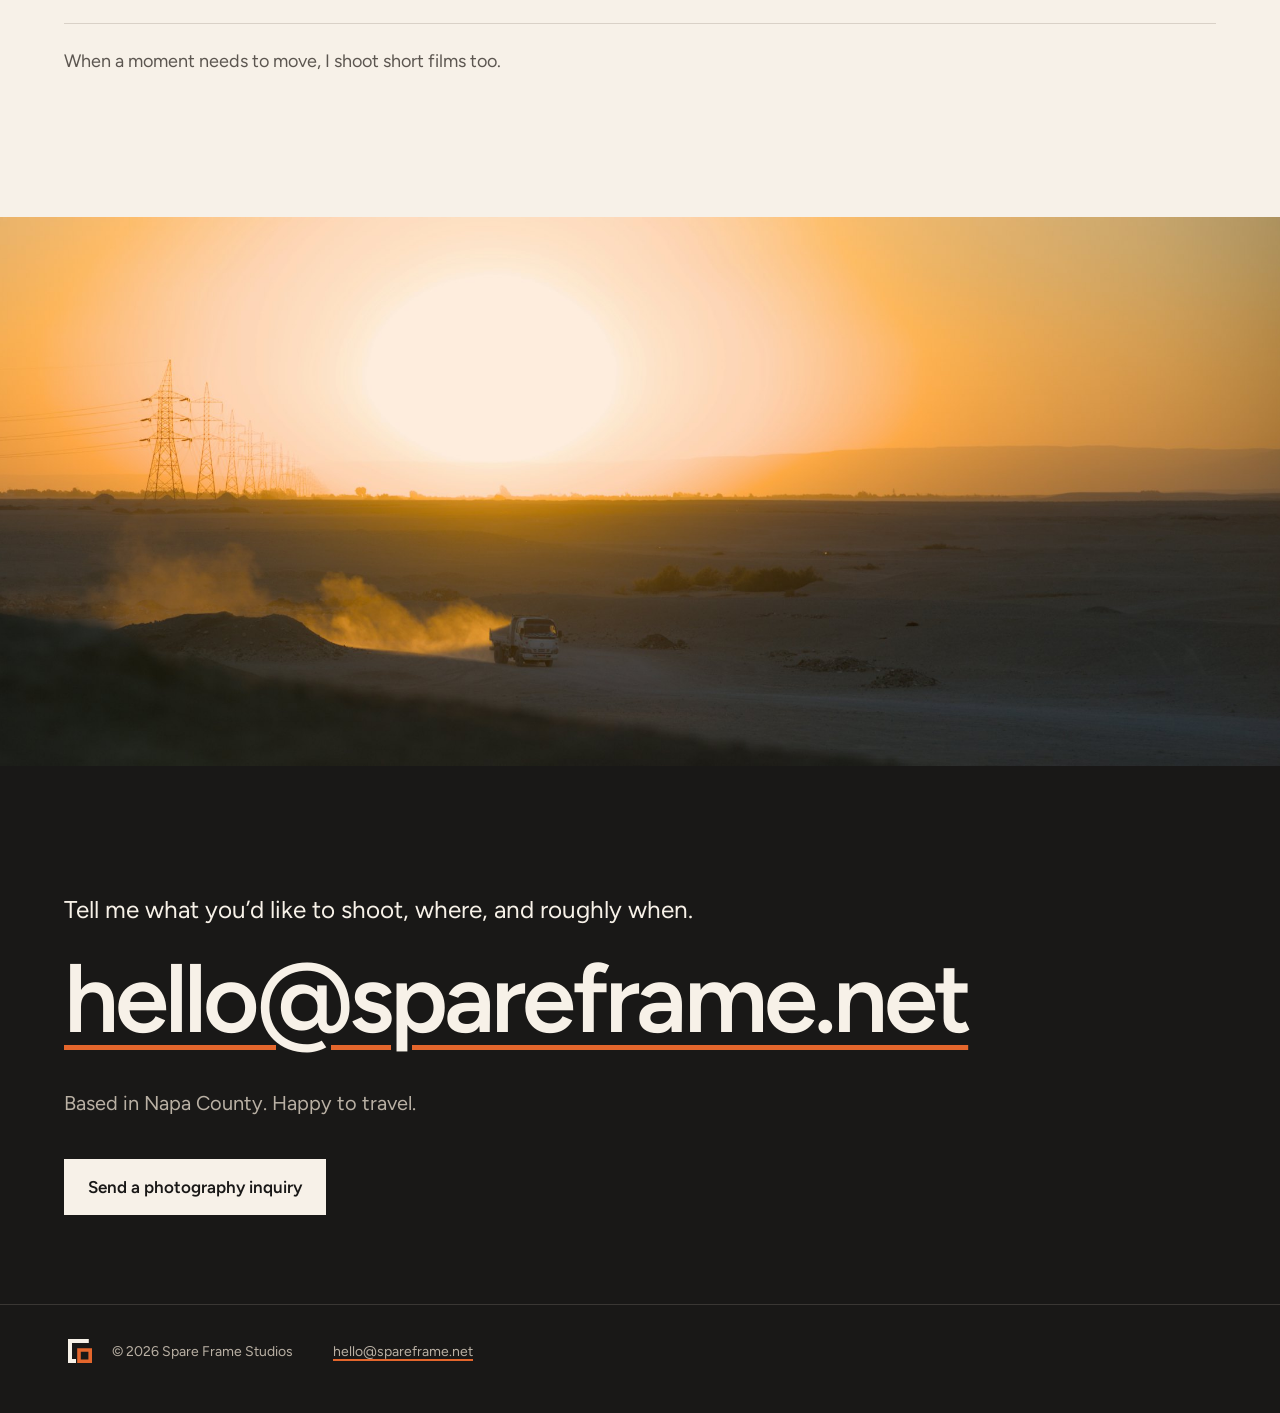
==== commit ff5e13af: "Redesign home page around photographs Split hero with the invitation line and a three-photo band, ch" ====
--- a/index.html
+++ b/index.html
@@ -20,9 +20,9 @@
 <body class="sf">
 <a class="skip" href="#main">Skip to content</a>
 
-<!-- Photo slots. Each empty slot is a <figure class="slot" data-slot="subject" aria-hidden="true"> holding a <div> with a label.
-     To fill one: replace the whole <div>...</div> with <img src="assets/photos/..." alt="what the photo shows">, and remove aria-hidden.
-     Add loading="lazy" to every photo below the top of the page. -->
+<!-- PLACEHOLDER PHOTOS. Every photo on this page is a stand-in from Unsplash, not Zak's work.
+     Each <figure> names its source in data-placeholder and the intended subject in data-slot.
+     To replace one: save Zak's photo over the file in assets/photos/ (same name, same shape), update the alt text, and delete data-placeholder. -->
 
 <div class="ground" data-theme="dark">
   <header class="wrap head">
@@ -35,61 +35,76 @@
   </header>
 
   <section class="wrap hero" id="top" aria-labelledby="hero-title">
-    <p class="sf-label">Photography by Zak Winnick</p>
-    <h1 class="sf-display" id="hero-title">Hotels, vehicles and the outdoors, photographed on location.</h1>
-    <div class="hero-text">
-      <p>I’m Zak Winnick. I photograph independent hotels, restaurants and tasting rooms, cars and EVs out on real roads, and people outside doing what they came for. I come to you.</p>
+    <div class="hero-copy">
+      <p class="sf-label">Photography by Zak Winnick</p>
+      <h1 class="sf-display" id="hero-title">If you run a place people visit, make something people drive, or sell a reason to go outside, <em>I’d like to hear what you’re working on.</em></h1>
       <a class="btn" href="https://studio.spareframe.net/">Send a photography inquiry</a>
     </div>
-    <!-- Hero strip: three photos edge to edge, one per area. 4:5 on wide screens, 3:2 stacked on phones. -->
-    <div class="strip">
-      <figure class="slot" data-slot="Hospitality: a room as a guest first sees it, in morning light" aria-hidden="true"><div><span>Placeholder: Zak’s photo. Hospitality: a room as a guest first sees it, in morning light</span></div></figure>
-      <figure class="slot" data-slot="Vehicles: a vehicle on a real road at first light" aria-hidden="true"><div><span>Placeholder: Zak’s photo. Vehicles: a vehicle on a real road at first light</span></div></figure>
-      <figure class="slot" data-slot="Outdoor: people setting up camp or on a trail" aria-hidden="true"><div><span>Placeholder: Zak’s photo. Outdoor: people setting up camp or on a trail</span></div></figure>
+    <div class="hero-photos">
+      <div class="strip">
+        <figure class="slot" data-slot="Hospitality: a room as a guest first sees it, in morning light" data-placeholder="Unsplash: ubeyonroad"><img src="assets/photos/hero-hospitality.jpg" alt="A sunlit orange armchair beside a hotel room window" width="1000" height="1500" fetchpriority="high" decoding="async"></figure>
+        <figure class="slot" data-slot="Vehicles: a vehicle on a real road at first light" data-placeholder="Unsplash: Wes Hicks"><img src="assets/photos/hero-vehicles.jpg" alt="An electric truck on a gravel road through autumn trees" width="1000" height="1500" fetchpriority="high" decoding="async"></figure>
+        <figure class="slot" data-slot="Outdoor: people setting up camp or on a trail" data-placeholder="Unsplash: Jan Valečka"><img src="assets/photos/hero-outdoor.jpg" alt="A hiker in an orange jacket seen from inside a tent, facing a mountain range" width="1000" height="1500" fetchpriority="high" decoding="async"></figure>
+      </div>
+      <ol class="strip-key sf-small">
+        <li><a href="#hospitality"><span aria-hidden="true">01</span> Hospitality</a></li>
+        <li><a href="#vehicles"><span aria-hidden="true">02</span> Vehicles</a></li>
+        <li><a href="#outdoor"><span aria-hidden="true">03</span> Outdoor</a></li>
+      </ol>
     </div>
   </section>
 </div>
 
 <main id="main">
-  <section class="wrap sec after-hero" aria-labelledby="shoot-title">
-    <h2 class="sf-label" id="shoot-title">What I shoot</h2>
+  <section class="wrap sec shoot" aria-labelledby="shoot-title">
+    <p class="sf-label">What I shoot</p>
+    <div class="shoot-head">
+      <h2 class="sf-quote" id="shoot-title">Hotels, vehicles and the outdoors, photographed on location.</h2>
+      <p class="shoot-intro">I’m Zak Winnick. I photograph independent hotels, restaurants and tasting rooms, cars and EVs out on real roads, and people outside doing what they came for. I come to you.</p>
+    </div>
     <ol class="chapters">
-      <li class="chapter">
-        <div class="chapter-text">
-          <span class="chapter-num" aria-hidden="true">01</span>
-          <h3 class="sf-lead-2">Hospitality and places.</h3>
-          <p>Hotels, inns, restaurants, tasting rooms and the properties people book.</p>
-          <p>The room as a guest first sees it, the front desk, the plate, the morning light, photographed for your site, your listings and your next season.</p>
+      <li class="chapter" id="hospitality">
+        <figure class="slot" data-slot="Hospitality: a plate or glass on the bar" data-placeholder="Unsplash: Daniel"><img src="assets/photos/hospitality-1.jpg" alt="Three cocktails on a wooden bar under warm light" width="1600" height="1067" loading="lazy" decoding="async"></figure>
+        <div class="chapter-side">
+          <div class="chapter-text">
+            <span class="chapter-num" aria-hidden="true">01</span>
+            <h3 class="sf-lead-2">Hospitality and places.</h3>
+            <p>Hotels, inns, restaurants, tasting rooms and the properties people book.</p>
+            <p>The room as a guest first sees it, the front desk, the plate, the morning light, photographed for your site, your listings and your next season.</p>
+          </div>
+          <figure class="slot slot--side" data-slot="Hospitality: the room, a detail" data-placeholder="Unsplash: Sophie Lee-Tin-Yien"><img src="assets/photos/hospitality-2.jpg" alt="A hotel bed with a warm strip of light along the wall" width="900" height="600" loading="lazy" decoding="async"></figure>
         </div>
-        <figure class="slot" data-slot="Hospitality: the exterior at blue hour, or a plate or glass on the bar" aria-hidden="true"><div><span>Placeholder: Zak’s photo. Hospitality: the exterior at blue hour, or a plate or glass on the bar</span></div></figure>
       </li>
-      <li class="chapter chapter--flip">
-        <div class="chapter-text">
-          <span class="chapter-num" aria-hidden="true">02</span>
-          <h3 class="sf-lead-2">Vehicles and EVs.</h3>
-          <p>Cars, trucks and EVs out where they get used: on real roads, at the charger, loaded up at the trailhead.</p>
-          <p>The hero shot, the details and the product installed and working.</p>
+      <li class="chapter chapter--flip" id="vehicles">
+        <figure class="slot" data-slot="Vehicles: a truck out where it gets used" data-placeholder="Unsplash: Leo_Visions"><img src="assets/photos/vehicles-1.jpg" alt="A green electric truck kicking up dust on a desert track" width="1600" height="1067" loading="lazy" decoding="async"></figure>
+        <div class="chapter-side">
+          <div class="chapter-text">
+            <span class="chapter-num" aria-hidden="true">02</span>
+            <h3 class="sf-lead-2">Vehicles and EVs.</h3>
+            <p>Cars, trucks and EVs out where they get used: on real roads, at the charger, loaded up at the trailhead.</p>
+            <p>The hero shot, the details and the product installed and working.</p>
+          </div>
+          <figure class="slot slot--side" data-slot="Vehicles: a detail" data-placeholder="Unsplash: Clayton Cardinalli"><img src="assets/photos/vehicles-2.jpg" alt="The tailgate and light bar of a blue electric truck" width="900" height="600" loading="lazy" decoding="async"></figure>
         </div>
-        <figure class="slot" data-slot="Vehicles: a truck at a trailhead or charger, or a detail in low raking light" aria-hidden="true"><div><span>Placeholder: Zak’s photo. Vehicles: a truck at a trailhead or charger, or a detail in low raking light</span></div></figure>
       </li>
-      <li class="chapter">
-        <div class="chapter-text">
-          <span class="chapter-num" aria-hidden="true">03</span>
-          <h3 class="sf-lead-2">Outdoor and adventure.</h3>
-          <p>People outside using the gear, guiding the trip or running the event.</p>
-          <p>Real light, real weather and the moment that makes it worth going.</p>
+      <li class="chapter" id="outdoor">
+        <figure class="slot" data-slot="Outdoor: people setting up camp" data-placeholder="Unsplash: Alex Moliski"><img src="assets/photos/outdoor-1.jpg" alt="A camper beside a tent at sunrise, with a mountain peak catching the first light" width="1600" height="1067" loading="lazy" decoding="async"></figure>
+        <div class="chapter-side">
+          <div class="chapter-text">
+            <span class="chapter-num" aria-hidden="true">03</span>
+            <h3 class="sf-lead-2">Outdoor and adventure.</h3>
+            <p>People outside using the gear, guiding the trip or running the event.</p>
+            <p>Real light, real weather and the moment that makes it worth going.</p>
+          </div>
+          <figure class="slot slot--side" data-slot="Outdoor: camp, or the view at the top" data-placeholder="Unsplash: Jack White"><img src="assets/photos/outdoor-2.jpg" alt="A tent pitched in a mountain valley at sunset" width="900" height="600" loading="lazy" decoding="async"></figure>
         </div>
-        <figure class="slot" data-slot="Outdoor: gear in use, or the view at the top" aria-hidden="true"><div><span>Placeholder: Zak’s photo. Outdoor: gear in use, or the view at the top</span></div></figure>
       </li>
     </ol>
     <p class="films">When a moment needs to move, I shoot short films too.</p>
   </section>
+</main>
 
-  <section class="wrap sec who" aria-labelledby="who-title">
-    <h2 class="sf-label" id="who-title">Who I work with</h2>
-    <p class="sf-quote">If you run a place people visit, make something people drive, or sell a reason to go outside, I’d like to hear what you’re working on.</p>
-  </section>
-</main>
+<figure class="band" data-slot="A wide shot from the road" data-placeholder="Unsplash: Valentin Karisch"><img src="assets/photos/band.jpg" alt="A vehicle trailing dust across open desert at sunset" width="2200" height="940" loading="lazy" decoding="async"></figure>
 
 <div class="ground contact-ground" data-theme="dark">
   <section class="wrap contact" aria-labelledby="contact-title">
--- a/photography.css
+++ b/photography.css
@@ -54,7 +54,7 @@
 /* Spare Frame Studios: photography site. Components. Tokens come first in photography.css. */
 .sf, .sf *, .sf *::before, .sf *::after { box-sizing: border-box; }
 html { overflow-x: clip; }
-.sf { margin: 0; background: var(--surface); color: var(--text); font-family: var(--font-sans); font-size: 20px; line-height: 1.55; -webkit-font-smoothing: antialiased; text-rendering: optimizeLegibility; overflow-x: clip; --pad: clamp(20px, 5vw, var(--space-6)); --gap: clamp(72px, 11vw, var(--space-8)); --cross: clamp(72px, 12vw, 176px); }
+.sf { margin: 0; background: var(--surface); color: var(--text); font-family: var(--font-sans); font-size: 20px; line-height: 1.55; -webkit-font-smoothing: antialiased; text-rendering: optimizeLegibility; overflow-x: clip; --pad: clamp(20px, 5vw, var(--space-6)); --gap: clamp(72px, 11vw, var(--space-8)); --cross: clamp(96px, 13vw, 200px); --key: 56px; }
 .sf img { display: block; max-width: 100%; }
 :where(.sf) a { color: inherit; text-decoration: underline; text-decoration-color: var(--accent); text-decoration-thickness: 2px; text-underline-offset: .22em; }
 :where(.sf) :where(h1, h2, h3, p, ol, ul, figure) { margin: 0; }
@@ -96,36 +96,48 @@
 .page-head { padding-block: clamp(40px, 6vw, 88px) clamp(48px, 7vw, 104px); }
 .page-head h1 { max-width: 14em; }
 
-/* Hero: the line, the intro, then one band of three photos that crosses from the ink onto the cream */
-.hero { display: flow-root; padding-top: clamp(40px, 6vw, 88px); }
+/* Hero: the invitation on the left, one band of three tall photographs on the right, crossing from the ink onto the cream */
+.hero { display: grid; grid-template-columns: minmax(0, 5fr) minmax(0, 7fr); gap: clamp(32px, 5vw, 88px); align-items: end; padding-top: clamp(24px, 3vw, 48px); }
+.hero-copy { padding-bottom: clamp(40px, 5vw, 80px); }
 .hero .sf-label { color: var(--accent); margin-bottom: var(--space-4); }
-.hero h1 { max-width: 13em; }
-.hero-text { max-width: 31em; margin-top: clamp(28px, 3.5vw, 48px); }
+.hero h1 { font-size: clamp(1.75rem, 3.15vw, 3rem); line-height: 1.12; font-weight: 500; letter-spacing: -0.025em; text-wrap: pretty; }
+.hero h1 em { font-style: normal; color: var(--accent); }
 .btn { display: inline-flex; align-items: center; justify-content: center; min-height: 56px; margin-top: var(--space-5); padding: 0 var(--space-4); background: var(--text); color: var(--surface); font-size: 17px; font-weight: 600; text-decoration: none; transition: background-color .2s ease; }
 .btn:hover { background: var(--accent); color: var(--on-accent); }
-.strip { position: relative; display: grid; grid-template-columns: repeat(3, minmax(0, 1fr)); margin-top: clamp(48px, 6vw, 88px); margin-bottom: calc(-1 * var(--cross)); }
-.strip::before { content: ""; position: absolute; inset: 0; border: var(--line-control) solid var(--accent); transform: translate(var(--line-frame), var(--line-frame)); }
-.strip .slot { aspect-ratio: 4 / 5; }
+.hero-photos { margin-right: calc(-1 * var(--pad)); margin-bottom: calc(-1 * var(--cross)); }
+.strip { display: grid; grid-template-columns: repeat(3, minmax(0, 1fr)); height: clamp(420px, 72vh, 760px); }
+.strip .slot { aspect-ratio: auto; height: 100%; min-height: 0; }
 .strip .slot::before { content: none; }
+.strip-key { list-style: none; padding: 0; display: grid; grid-template-columns: repeat(3, minmax(0, 1fr)); height: var(--key); align-items: center; color: var(--ink); }
+.strip-key a { display: inline-flex; align-items: center; gap: var(--space-2); min-height: 44px; font-weight: 600; text-decoration-color: transparent; }
+.strip-key a:hover { text-decoration-color: var(--orange); }
+.strip-key span { color: #5c5650; font-weight: 400; font-variant-numeric: tabular-nums; }
 
 /* Sections on cream */
 .sec { padding-top: var(--gap); }
 .sec > .sf-label { display: block; padding-top: var(--space-3); border-top: var(--line-hair) solid var(--rule); margin-bottom: clamp(28px, 4vw, 56px); }
-.after-hero { padding-top: calc(var(--gap) + var(--cross)); }
-
-/* What I shoot: three chapters of equal weight, the photo alternating sides like a photo book */
-.chapters { list-style: none; padding: 0; display: grid; gap: clamp(64px, 8vw, 128px); }
-.chapter { display: grid; grid-template-columns: minmax(0, 5fr) minmax(0, 7fr); gap: var(--space-6); align-items: center; }
-.chapter--flip { grid-template-columns: minmax(0, 7fr) minmax(0, 5fr); }
-.chapter--flip .slot { order: -1; }
-.chapter-num { display: block; font-size: clamp(3rem, 6vw, 5.5rem); font-weight: 600; line-height: 1; letter-spacing: -0.04em; color: var(--accent); }
-.chapter h3 { margin-top: var(--space-3); }
-.chapter p { max-width: 27em; margin-top: var(--space-3); }
+
+/* What I shoot: a statement, then three chapters of equal weight. Each is one large photograph, a smaller second one and a few lines, the big photo alternating sides like a photo book. */
+.shoot { padding-top: calc(var(--gap) + var(--cross)); }
+.shoot-head { display: grid; grid-template-columns: minmax(0, 7fr) minmax(0, 5fr); gap: var(--space-6); align-items: end; margin-bottom: clamp(64px, 8vw, 128px); }
+.shoot-intro { max-width: 30em; font-size: 18px; }
+.chapters { list-style: none; padding: 0; display: grid; gap: clamp(72px, 9vw, 144px); }
+.chapter { display: grid; grid-template-columns: minmax(0, 8fr) minmax(0, 4fr); gap: clamp(32px, 4vw, 64px); align-items: stretch; scroll-margin-top: var(--space-5); }
+.chapter--flip { grid-template-columns: minmax(0, 4fr) minmax(0, 8fr); }
+.chapter--flip > .slot { order: 2; }
+.chapter-side { display: flex; flex-direction: column; justify-content: space-between; gap: var(--space-5); }
+.chapter-num { display: flex; align-items: center; gap: var(--space-3); font-size: 15px; font-weight: 600; color: var(--text-muted); font-variant-numeric: tabular-nums; }
+.chapter-num::after { content: ""; width: 40px; height: var(--line-control); background: var(--accent); }
+.chapter h3 { margin-top: var(--space-4); font-size: clamp(1.75rem, 2.6vw, 2.5rem); }
+.chapter p { margin-top: var(--space-3); font-size: 18px; }
 .chapter p + p { color: var(--text-muted); }
-.films { margin-top: clamp(56px, 7vw, 104px); padding-top: var(--space-4); border-top: var(--line-hair) solid var(--rule); font-size: 18px; color: var(--text-muted); }
-
-/* Who I work with */
-.who p { max-width: 24em; }
+.slot--side::before { content: none; }
+.films { margin-top: clamp(64px, 8vw, 128px); padding-top: var(--space-4); border-top: var(--line-hair) solid var(--rule); font-size: 18px; color: var(--text-muted); }
+
+/* A wide photograph across the full page before the contact block */
+.band { margin: 0; aspect-ratio: 21 / 9; min-height: 260px; max-height: 78vh; width: 100%; overflow: hidden; background: var(--ink); }
+.band img { width: 100%; height: 100%; object-fit: cover; }
+.band > div { display: flex; align-items: flex-end; height: 100%; padding: var(--space-4); background: var(--surface-raised); }
 
 /* About: a portrait frame and three paragraphs */
 .about-grid { display: grid; grid-template-columns: minmax(0, 4fr) minmax(0, 1fr) minmax(0, 7fr); align-items: start; }
@@ -163,14 +175,24 @@
 .foot-brand img { width: 32px; height: 32px; }
 .foot a { display: inline-flex; align-items: center; min-height: 44px; }
 
+@media (max-width: 1000px) {
+  .hero { grid-template-columns: 1fr; gap: 0; }
+  .hero h1 { font-size: clamp(1.75rem, 5.2vw, 3rem); max-width: 20em; }
+  .hero-photos { margin-left: calc(-1 * var(--pad)); }
+  .strip { height: clamp(300px, 78vw, 620px); }
+  .strip-key { padding-inline: var(--pad); }
+  .shoot-head { grid-template-columns: 1fr; gap: var(--space-4); align-items: start; }
+  .chapter, .chapter--flip { grid-template-columns: 1fr; gap: var(--space-5); }
+  .chapter--flip > .slot { order: 0; }
+  .chapter > .slot { margin-right: var(--line-frame); }
+  .chapter-side { display: grid; grid-template-columns: minmax(0, 7fr) minmax(0, 5fr); align-items: end; }
+}
+
 @media (max-width: 820px) {
-  .sf { font-size: 18px; }
+  .sf { font-size: 18px; --cross: 72px; }
   .head-logo img { height: 30px; }
   .head-nav, .head-mail { font-size: 15px; }
   .head-nav { gap: 0 var(--space-4); }
-  .chapter, .chapter--flip { grid-template-columns: 1fr; gap: var(--space-4); }
-  .chapter--flip .slot { order: 0; }
-  .chapter .slot { margin-right: var(--line-frame); }
   .about-grid { grid-template-columns: 1fr; gap: var(--space-5); }
   .about-grid .slot { max-width: 78%; }
   .about-text { grid-column: 1; }
@@ -180,14 +202,12 @@
   .steps li { grid-template-columns: 56px minmax(0, 1fr); }
 }
 
-/* Phones: the strip stacks into three full-width photos of equal height */
 @media (max-width: 600px) {
   .head { column-gap: var(--space-3); }
   .head-nav { order: 3; flex-basis: 100%; margin-left: 0; }
-  .sf { --cross: 0px; }
-  .strip { grid-template-columns: 1fr; margin-inline: calc(-1 * var(--pad)); }
-  .strip::before { content: none; }
-  .strip .slot { aspect-ratio: 3 / 2; }
+  .chapter-side { grid-template-columns: 1fr; }
+  .slot--side { display: none; }
+  .band { aspect-ratio: 4 / 3; }
 }
 
 @media (prefers-reduced-motion: reduce) {
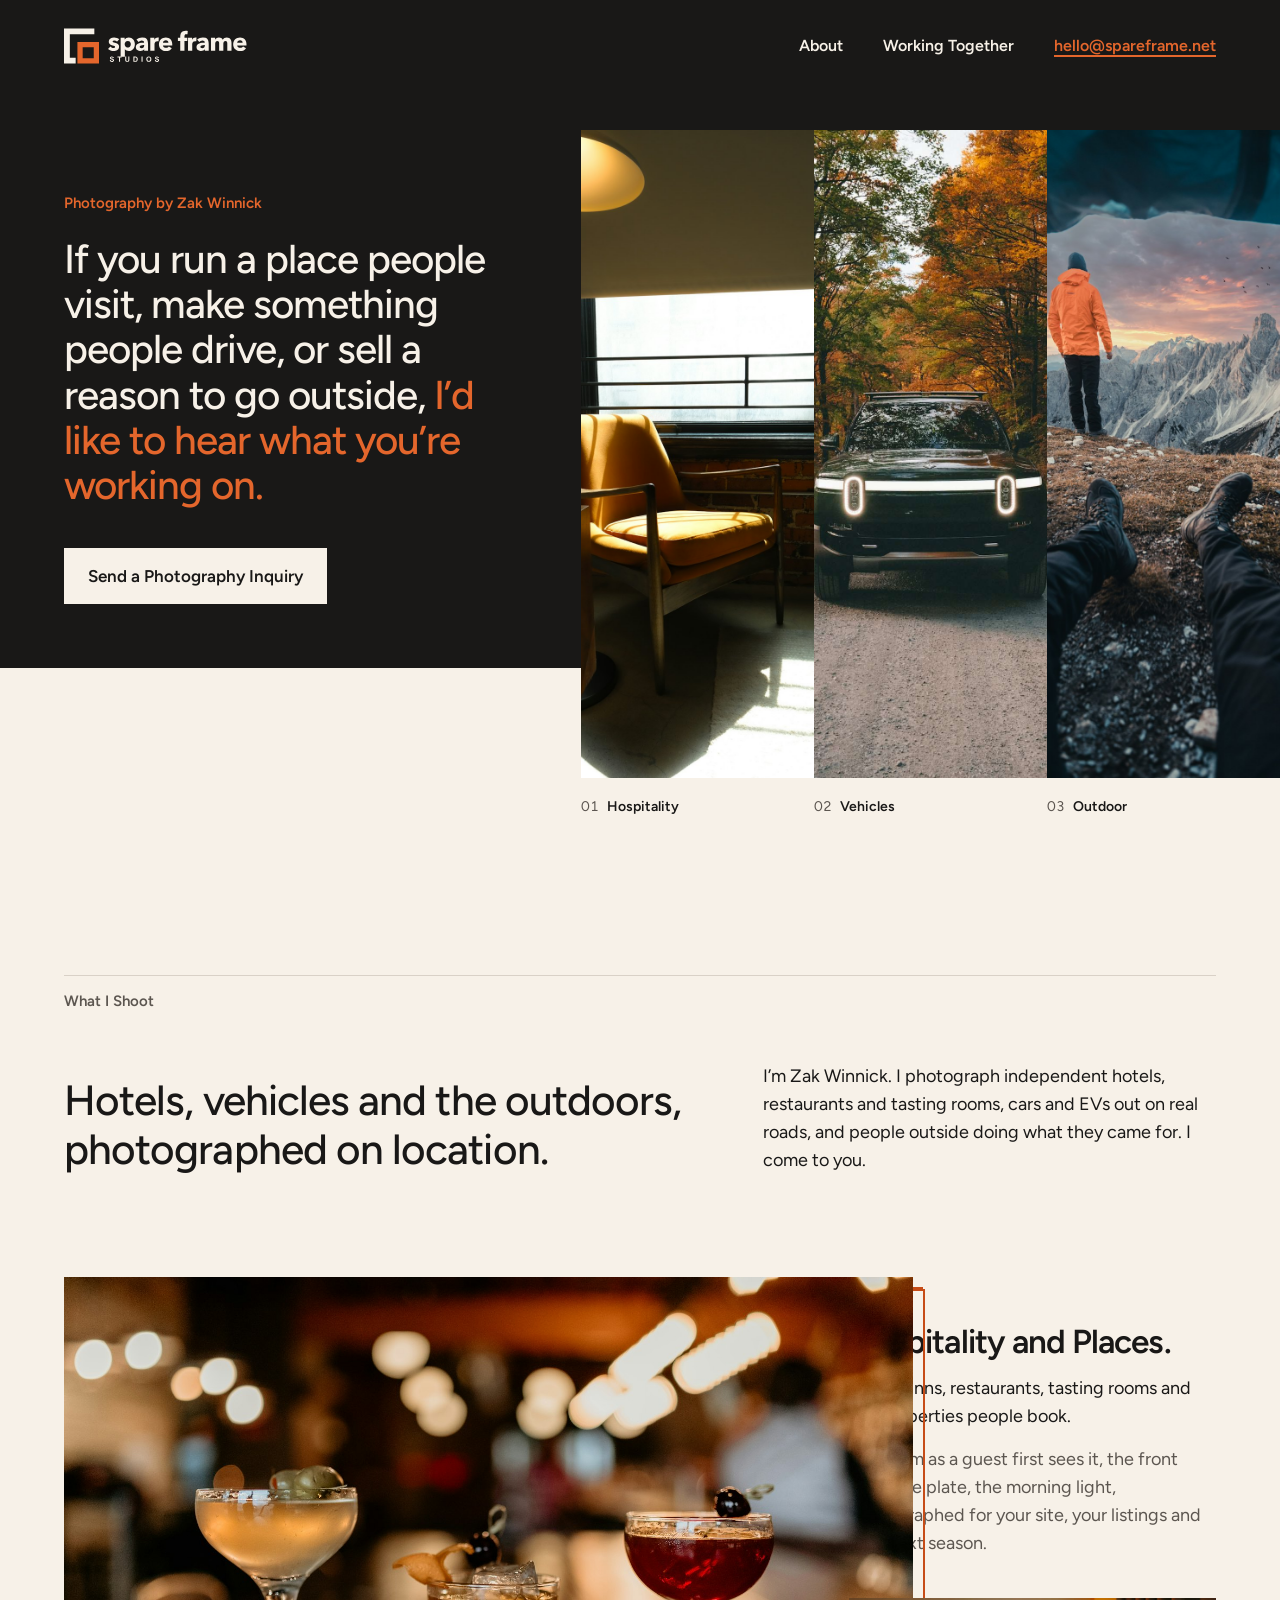
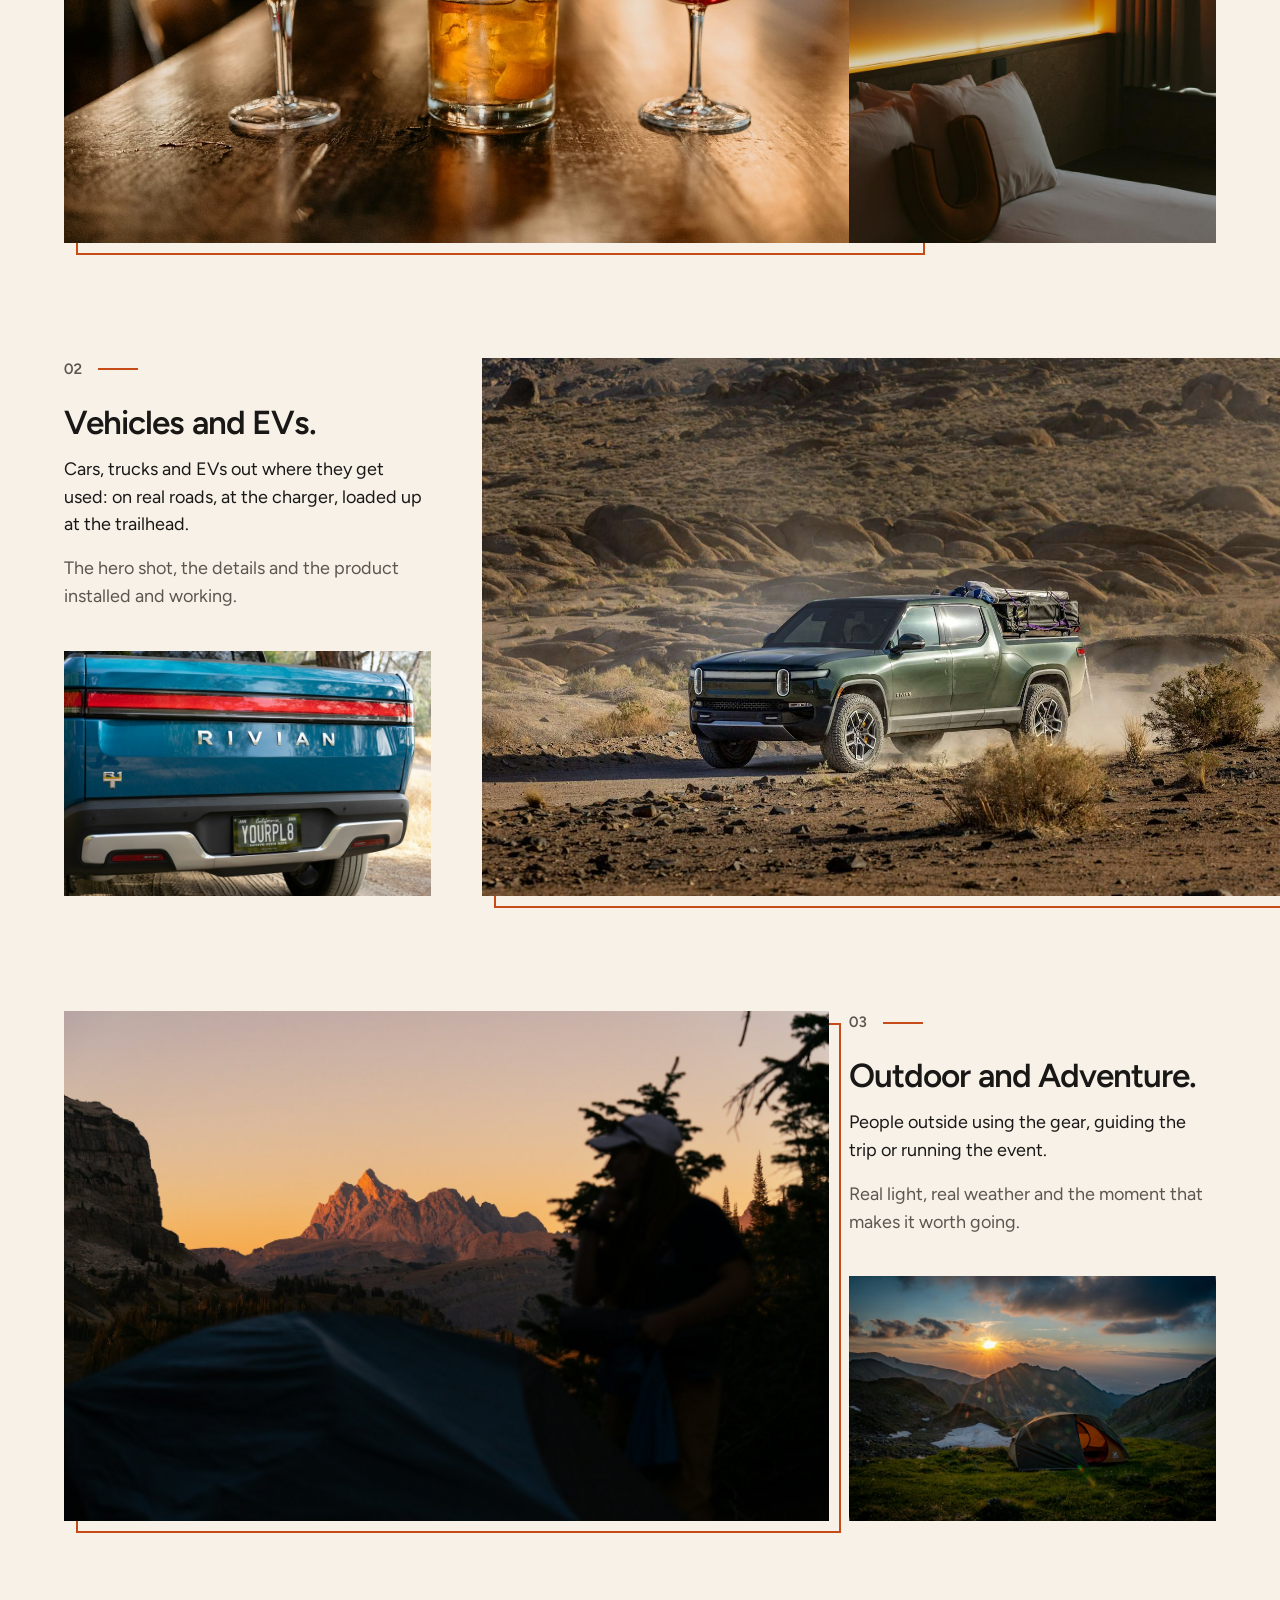
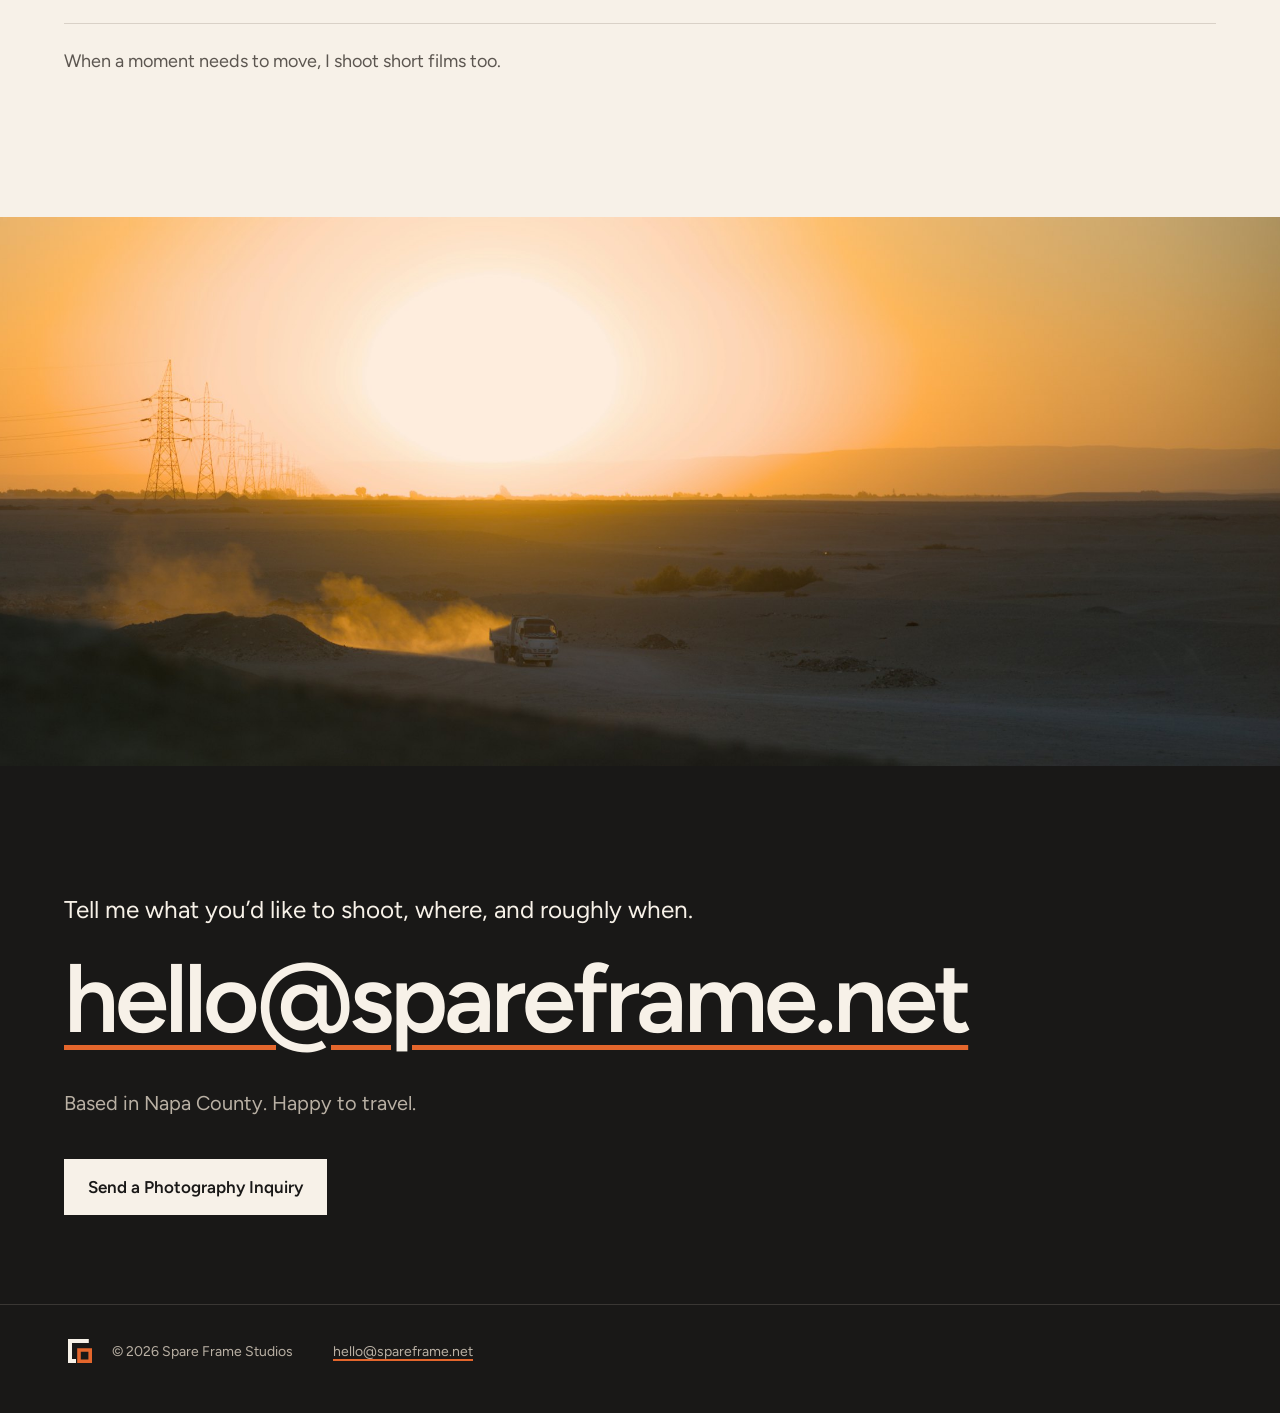
==== commit aa293e97: "Title case headings, labels, links and buttons; recrop hospitality detail photo Co-Authored-By: Clau" ====
--- a/index.html
+++ b/index.html
@@ -18,7 +18,7 @@
 <link rel="stylesheet" href="photography.css">
 </head>
 <body class="sf">
-<a class="skip" href="#main">Skip to content</a>
+<a class="skip" href="#main">Skip to Content</a>
 
 <!-- PLACEHOLDER PHOTOS. Every photo on this page is a stand-in from Unsplash, not Zak's work.
      Each <figure> names its source in data-placeholder and the intended subject in data-slot.
@@ -26,10 +26,10 @@
 
 <div class="ground" data-theme="dark">
   <header class="wrap head">
-    <a class="head-logo" href="#top" aria-label="Spare Frame Studios home"><img src="assets/logo-reverse.svg" alt="" width="194" height="38"></a>
+    <a class="head-logo" href="#top" aria-label="Spare Frame Studios Home"><img src="assets/logo-reverse.svg" alt="" width="194" height="38"></a>
     <nav class="head-nav" aria-label="Main">
       <a href="about.html">About</a>
-      <a href="working-together.html">Working together</a>
+      <a href="working-together.html">Working Together</a>
     </nav>
     <a class="head-mail" href="mailto:hello@spareframe.net">hello@spareframe.net</a>
   </header>
@@ -38,7 +38,7 @@
     <div class="hero-copy">
       <p class="sf-label">Photography by Zak Winnick</p>
       <h1 class="sf-display" id="hero-title">If you run a place people visit, make something people drive, or sell a reason to go outside, <em>I’d like to hear what you’re working on.</em></h1>
-      <a class="btn" href="https://studio.spareframe.net/">Send a photography inquiry</a>
+      <a class="btn" href="https://studio.spareframe.net/">Send a Photography Inquiry</a>
     </div>
     <div class="hero-photos">
       <div class="strip">
@@ -57,7 +57,7 @@
 
 <main id="main">
   <section class="wrap sec shoot" aria-labelledby="shoot-title">
-    <p class="sf-label">What I shoot</p>
+    <p class="sf-label">What I Shoot</p>
     <div class="shoot-head">
       <h2 class="sf-quote" id="shoot-title">Hotels, vehicles and the outdoors, photographed on location.</h2>
       <p class="shoot-intro">I’m Zak Winnick. I photograph independent hotels, restaurants and tasting rooms, cars and EVs out on real roads, and people outside doing what they came for. I come to you.</p>
@@ -68,11 +68,11 @@
         <div class="chapter-side">
           <div class="chapter-text">
             <span class="chapter-num" aria-hidden="true">01</span>
-            <h3 class="sf-lead-2">Hospitality and places.</h3>
+            <h3 class="sf-lead-2">Hospitality and Places.</h3>
             <p>Hotels, inns, restaurants, tasting rooms and the properties people book.</p>
             <p>The room as a guest first sees it, the front desk, the plate, the morning light, photographed for your site, your listings and your next season.</p>
           </div>
-          <figure class="slot slot--side" data-slot="Hospitality: the room, a detail" data-placeholder="Unsplash: Sophie Lee-Tin-Yien"><img src="assets/photos/hospitality-2.jpg" alt="A hotel bed with a warm strip of light along the wall" width="900" height="600" loading="lazy" decoding="async"></figure>
+          <figure class="slot slot--side" data-slot="Hospitality: the room, a detail" data-placeholder="Unsplash: Sophie Lee-Tin-Yien"><img src="assets/photos/hospitality-2.jpg" alt="Pillows on a hotel bed under a warm strip of light" width="900" height="600" loading="lazy" decoding="async"></figure>
         </div>
       </li>
       <li class="chapter chapter--flip" id="vehicles">
@@ -92,7 +92,7 @@
         <div class="chapter-side">
           <div class="chapter-text">
             <span class="chapter-num" aria-hidden="true">03</span>
-            <h3 class="sf-lead-2">Outdoor and adventure.</h3>
+            <h3 class="sf-lead-2">Outdoor and Adventure.</h3>
             <p>People outside using the gear, guiding the trip or running the event.</p>
             <p>Real light, real weather and the moment that makes it worth going.</p>
           </div>
@@ -111,7 +111,7 @@
     <h2 class="sf-step" id="contact-title">Tell me what you’d like to shoot, where, and roughly when.</h2>
     <a class="sf-email" href="mailto:hello@spareframe.net?subject=Photography%20inquiry">hello@spareframe.net</a>
     <p class="near">Based in Napa County. Happy to travel.</p>
-    <a class="btn" href="https://studio.spareframe.net/">Send a photography inquiry</a>
+    <a class="btn" href="https://studio.spareframe.net/">Send a Photography Inquiry</a>
   </section>
   <footer class="wrap foot sf-small">
     <div class="foot-brand"><img src="assets/mark-reverse.svg" alt="" width="32" height="32"><span>© 2026 Spare Frame Studios</span></div>
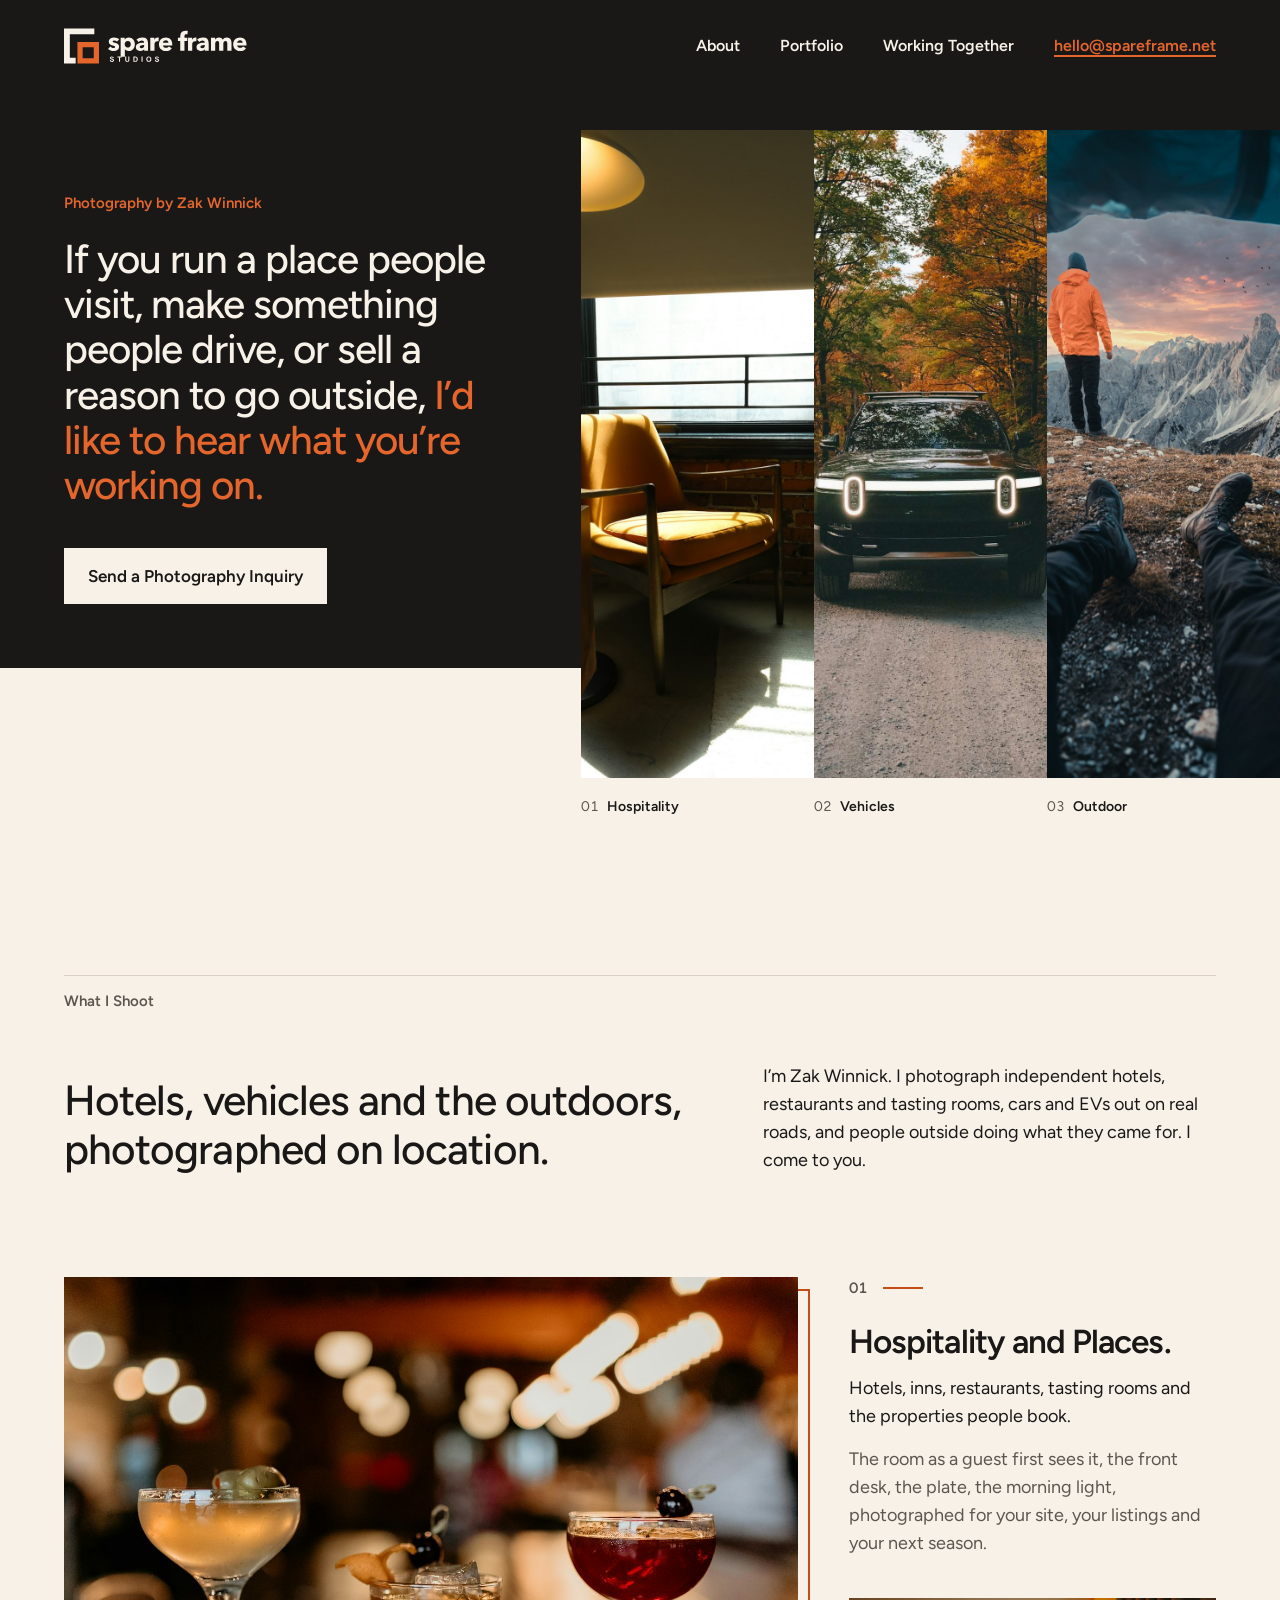
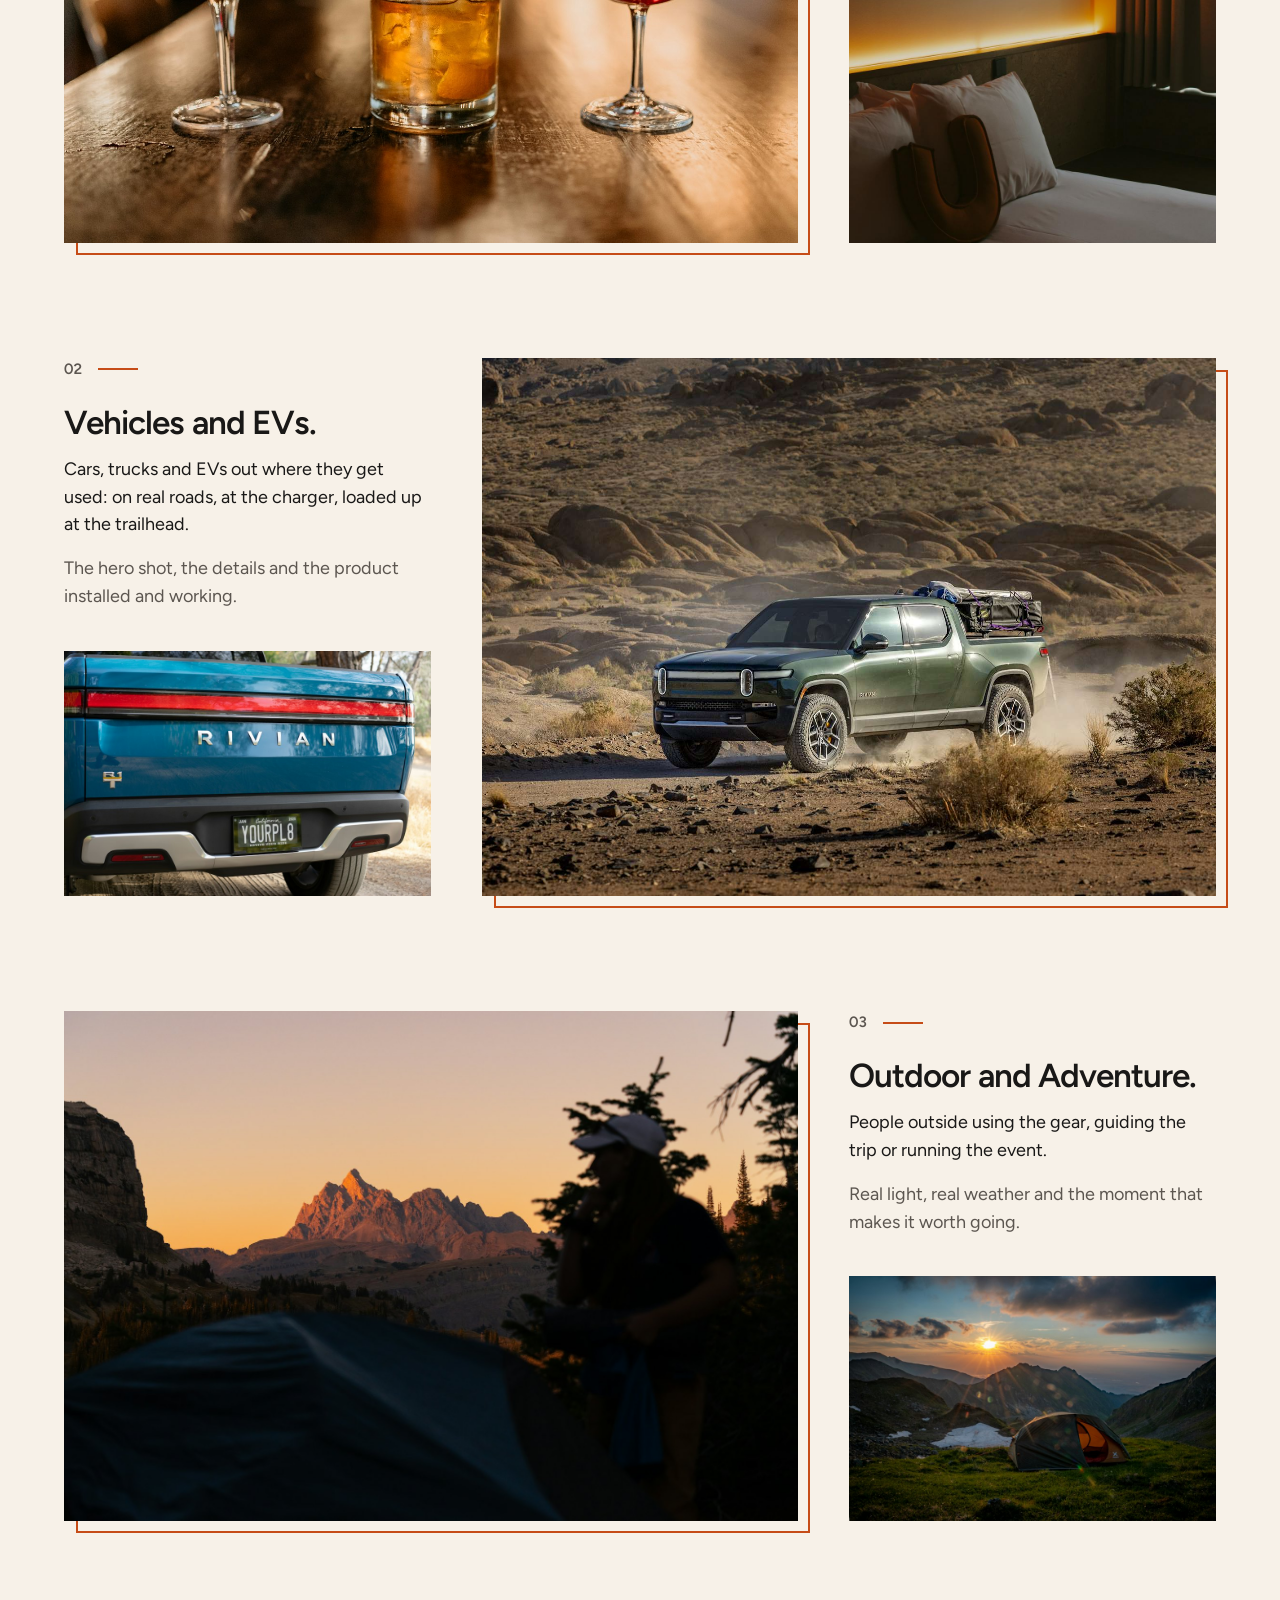
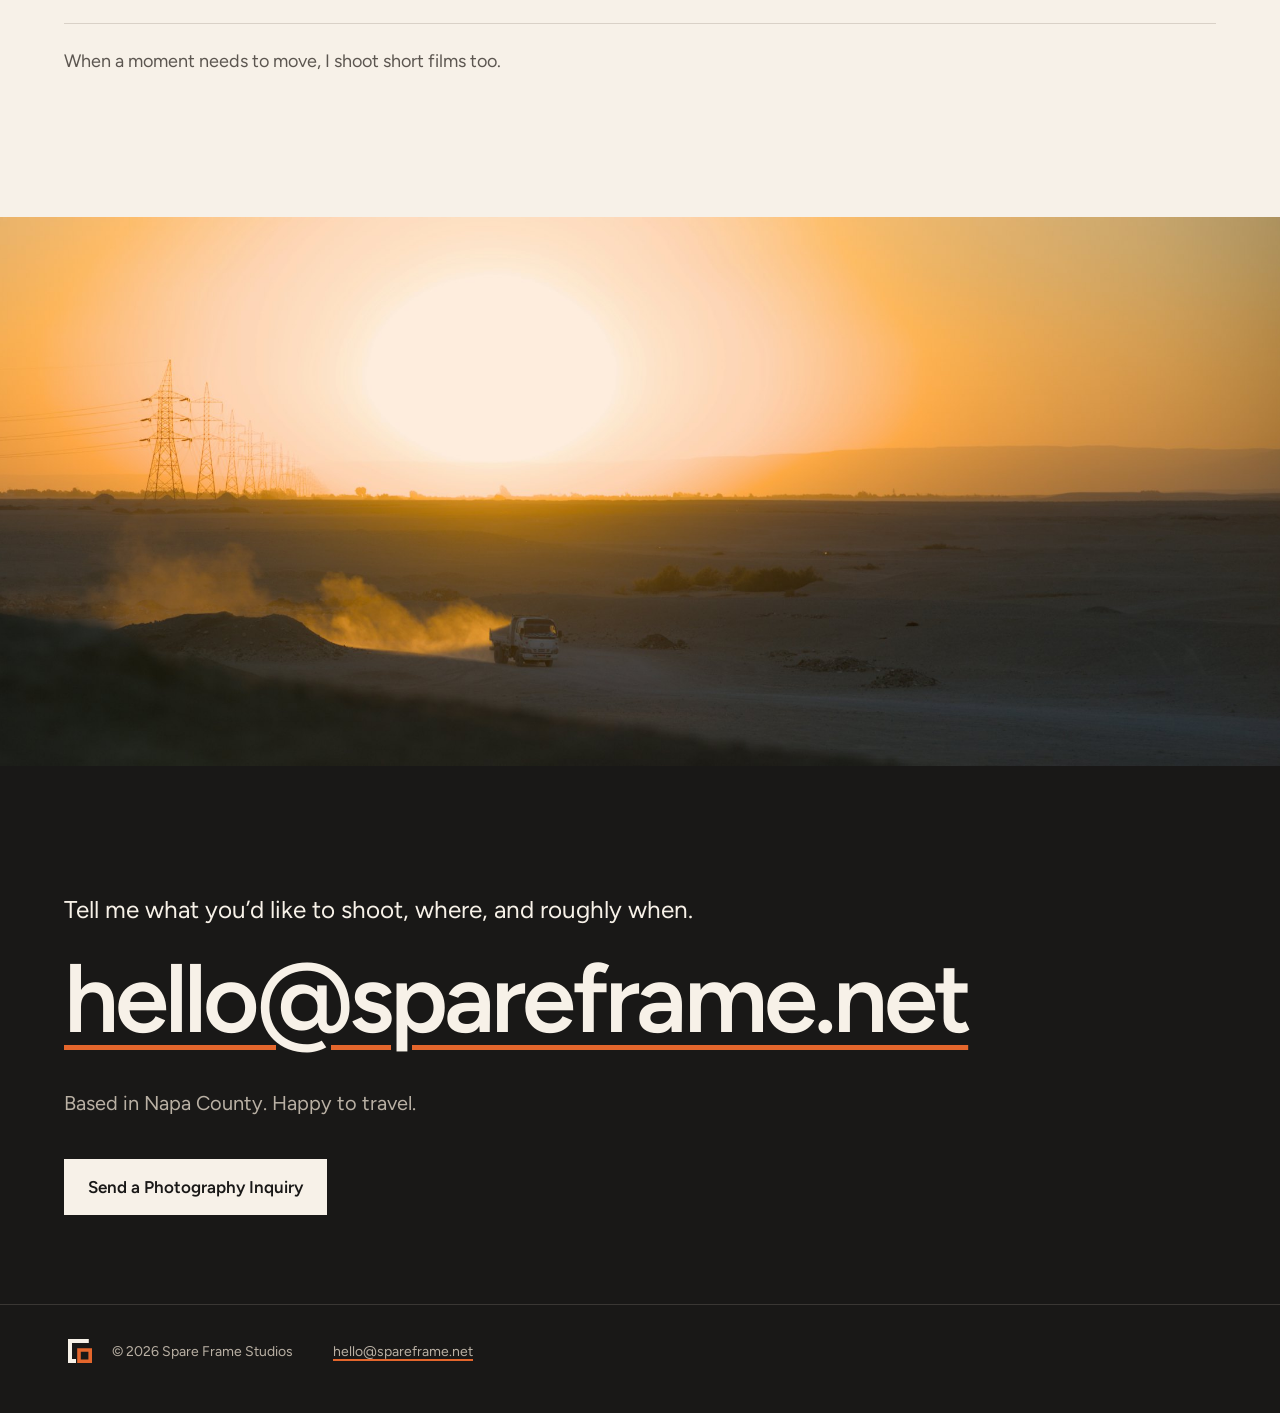
==== commit 6354201b: "Link Spare Frame’s VSCO portfolio from the main navigation" ====
--- a/index.html
+++ b/index.html
@@ -29,6 +29,7 @@
     <a class="head-logo" href="#top" aria-label="Spare Frame Studios Home"><img src="assets/logo-reverse.svg" alt="" width="194" height="38"></a>
     <nav class="head-nav" aria-label="Main">
       <a href="about.html">About</a>
+      <a href="https://spareframe.studio/">Portfolio</a>
       <a href="working-together.html">Working Together</a>
     </nav>
     <a class="head-mail" href="mailto:hello@spareframe.net">hello@spareframe.net</a>
--- a/photography.css
+++ b/photography.css
@@ -125,6 +125,10 @@
 .chapter { display: grid; grid-template-columns: minmax(0, 8fr) minmax(0, 4fr); gap: clamp(32px, 4vw, 64px); align-items: stretch; scroll-margin-top: var(--space-5); }
 .chapter--flip { grid-template-columns: minmax(0, 4fr) minmax(0, 8fr); }
 .chapter--flip > .slot { order: 2; }
+/* The large photo is at least 3:2 and grows to the height of the text column beside it, cropping instead of pushing into the gap */
+.chapter > .slot { aspect-ratio: auto; align-self: stretch; width: 100%; min-width: 0; }
+.chapter > .slot::after { content: ""; display: block; padding-top: 66.667%; }
+.chapter > .slot > * { position: absolute; inset: 0; }
 .chapter-side { display: flex; flex-direction: column; justify-content: space-between; gap: var(--space-5); }
 .chapter-num { display: flex; align-items: center; gap: var(--space-3); font-size: 15px; font-weight: 600; color: var(--text-muted); font-variant-numeric: tabular-nums; }
 .chapter-num::after { content: ""; width: 40px; height: var(--line-control); background: var(--accent); }
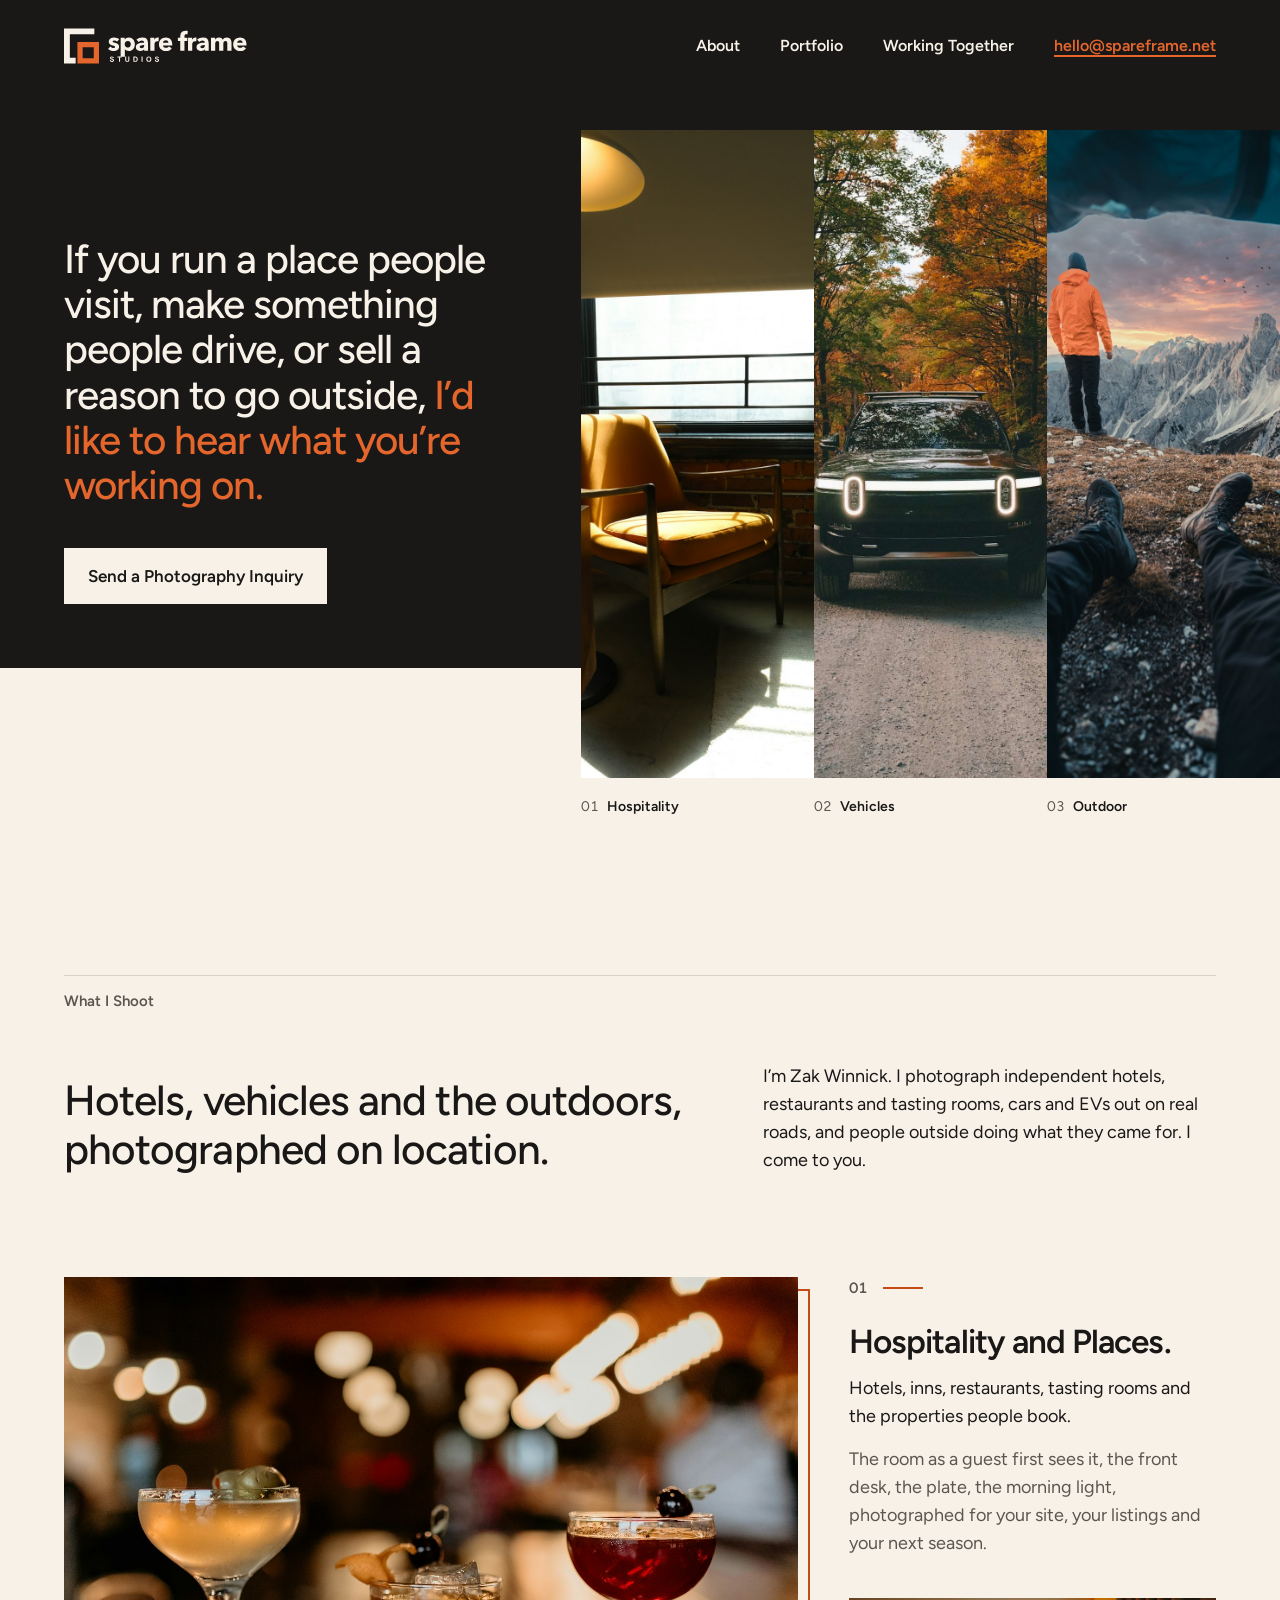
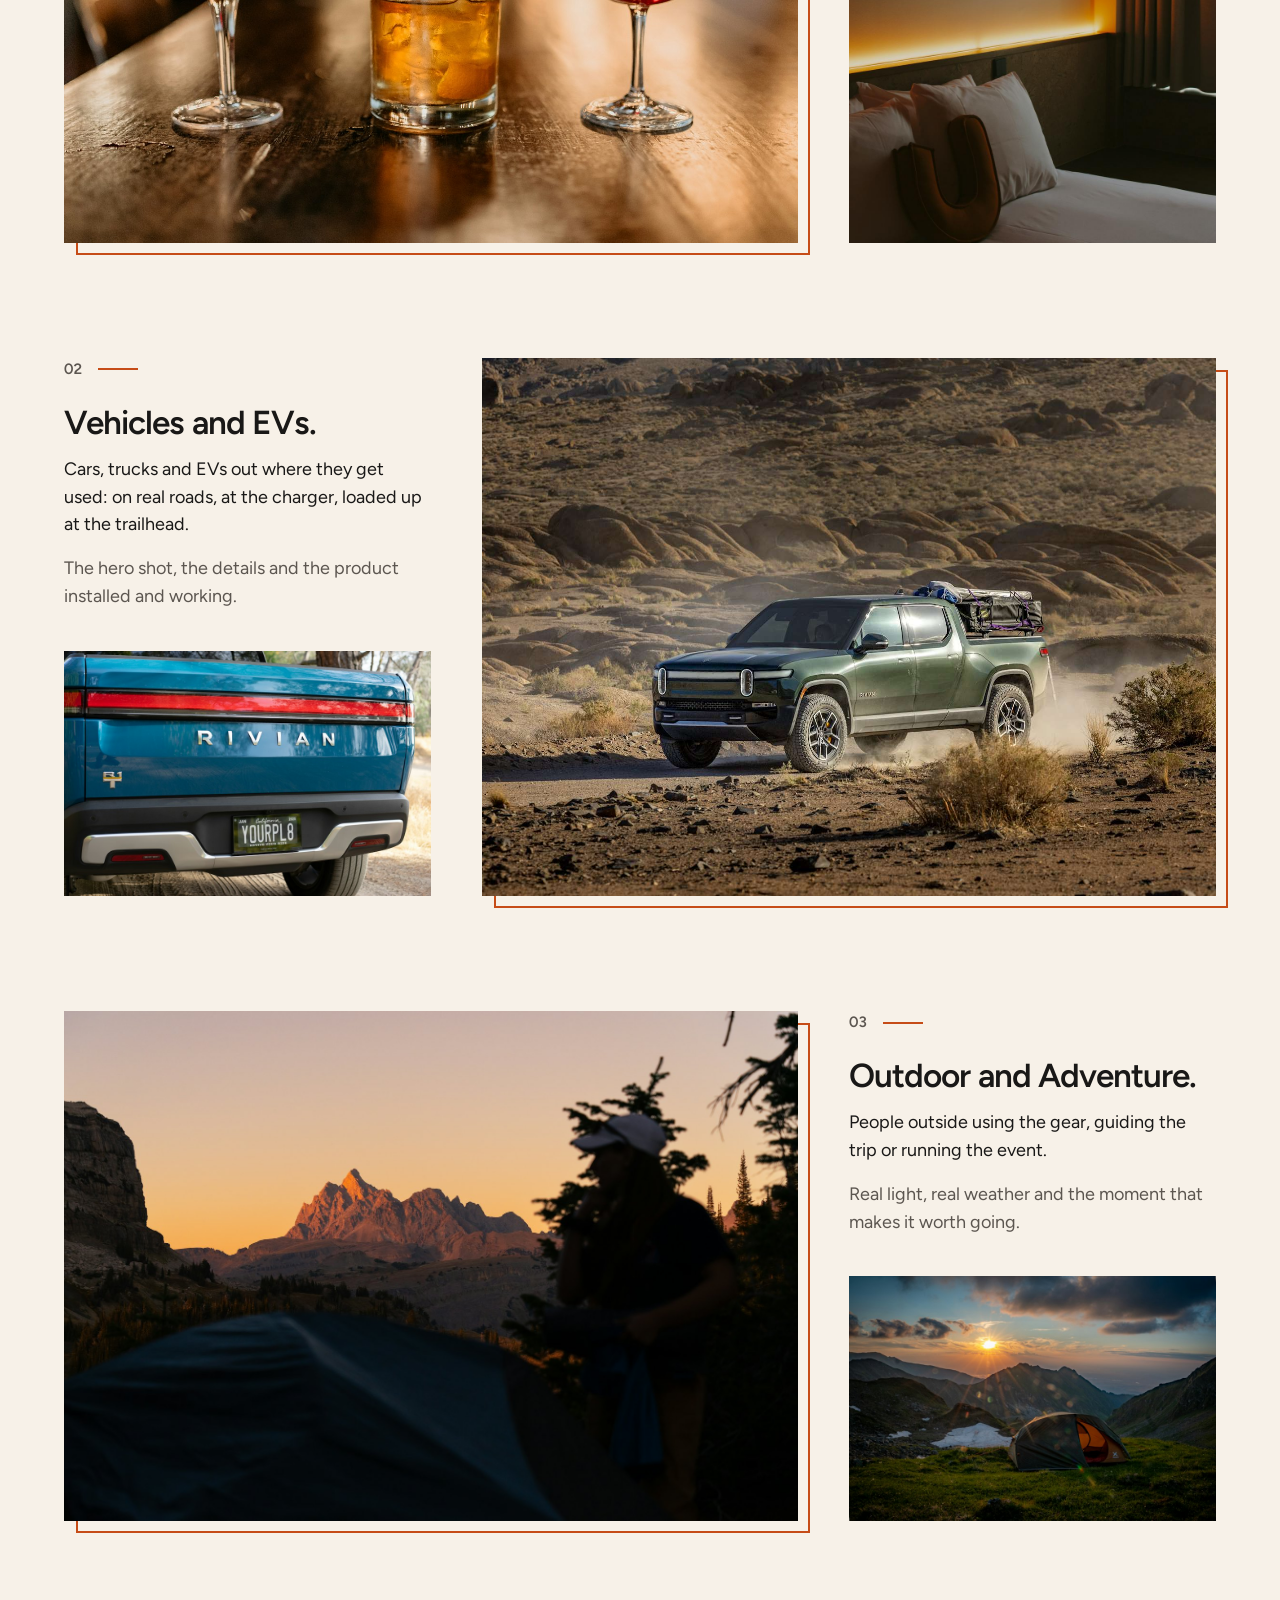
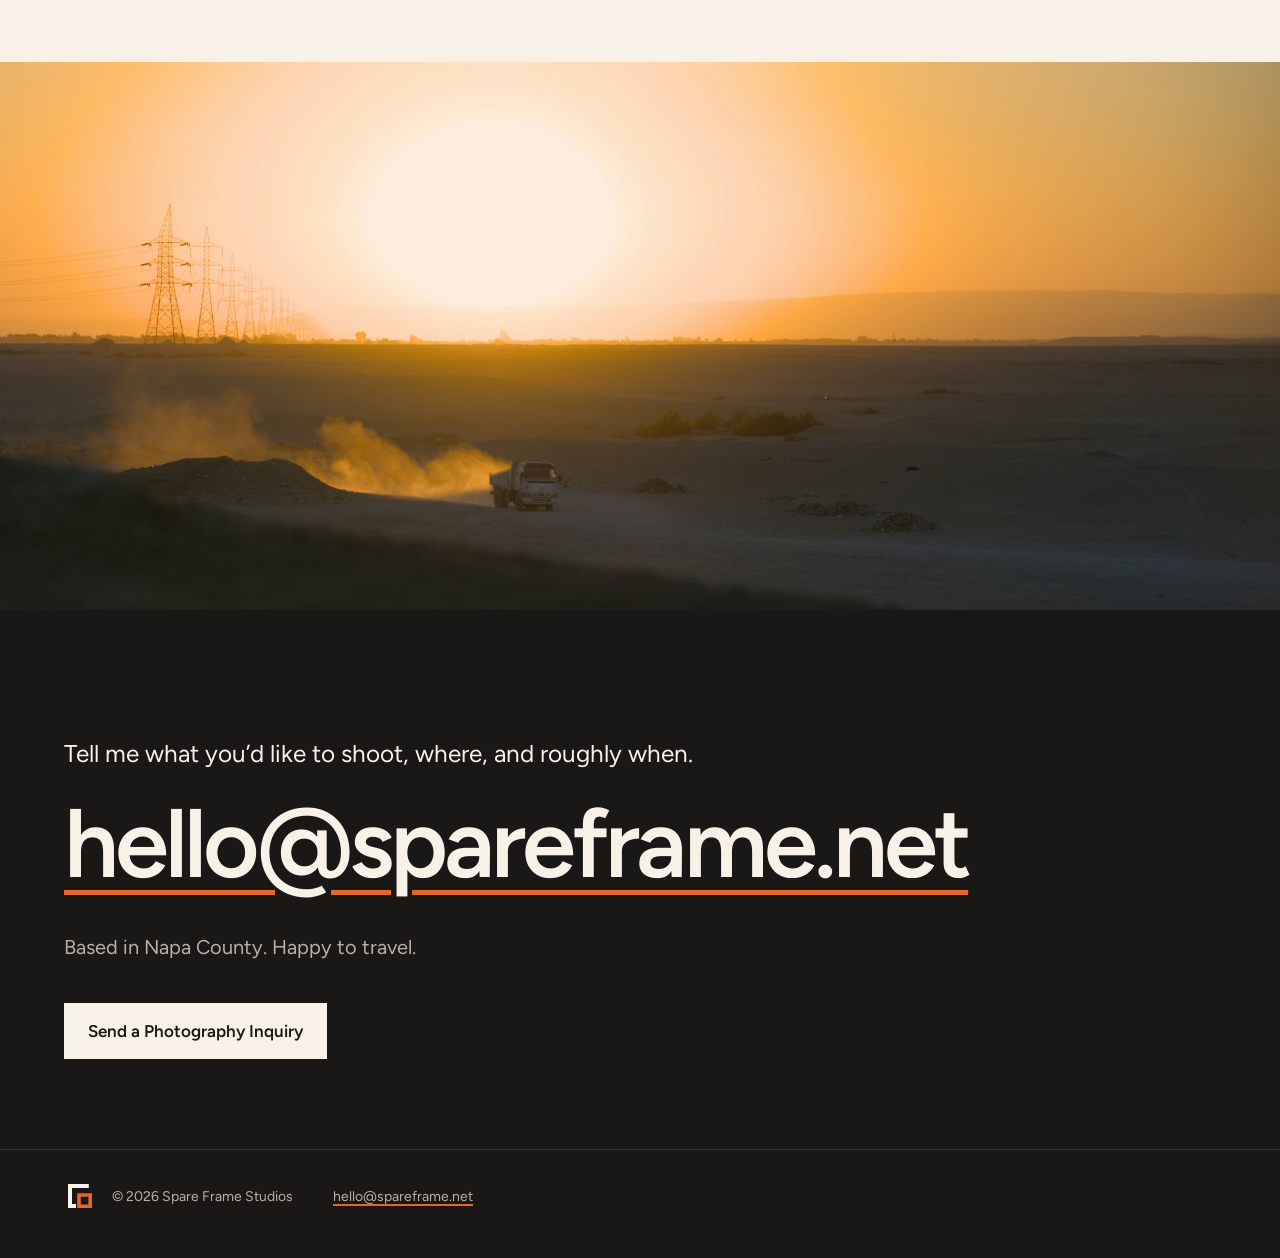
==== commit df19d0b1: "Add film rates and education line; drop hero eyebrow and short-films line Co-Authored-By: Claude Fab" ====
--- a/index.html
+++ b/index.html
@@ -37,7 +37,6 @@
 
   <section class="wrap hero" id="top" aria-labelledby="hero-title">
     <div class="hero-copy">
-      <p class="sf-label">Photography by Zak Winnick</p>
       <h1 class="sf-display" id="hero-title">If you run a place people visit, make something people drive, or sell a reason to go outside, <em>I’d like to hear what you’re working on.</em></h1>
       <a class="btn" href="https://studio.spareframe.net/">Send a Photography Inquiry</a>
     </div>
@@ -101,7 +100,6 @@
         </div>
       </li>
     </ol>
-    <p class="films">When a moment needs to move, I shoot short films too.</p>
   </section>
 </main>
 
--- a/photography.css
+++ b/photography.css
@@ -99,7 +99,6 @@
 /* Hero: the invitation on the left, one band of three tall photographs on the right, crossing from the ink onto the cream */
 .hero { display: grid; grid-template-columns: minmax(0, 5fr) minmax(0, 7fr); gap: clamp(32px, 5vw, 88px); align-items: end; padding-top: clamp(24px, 3vw, 48px); }
 .hero-copy { padding-bottom: clamp(40px, 5vw, 80px); }
-.hero .sf-label { color: var(--accent); margin-bottom: var(--space-4); }
 .hero h1 { font-size: clamp(1.75rem, 3.15vw, 3rem); line-height: 1.12; font-weight: 500; letter-spacing: -0.025em; text-wrap: pretty; }
 .hero h1 em { font-style: normal; color: var(--accent); }
 .btn { display: inline-flex; align-items: center; justify-content: center; min-height: 56px; margin-top: var(--space-5); padding: 0 var(--space-4); background: var(--text); color: var(--surface); font-size: 17px; font-weight: 600; text-decoration: none; transition: background-color .2s ease; }
@@ -136,7 +135,6 @@
 .chapter p { margin-top: var(--space-3); font-size: 18px; }
 .chapter p + p { color: var(--text-muted); }
 .slot--side::before { content: none; }
-.films { margin-top: clamp(64px, 8vw, 128px); padding-top: var(--space-4); border-top: var(--line-hair) solid var(--rule); font-size: 18px; color: var(--text-muted); }
 
 /* A wide photograph across the full page before the contact block */
 .band { margin: 0; aspect-ratio: 21 / 9; min-height: 260px; max-height: 78vh; width: 100%; overflow: hidden; background: var(--ink); }
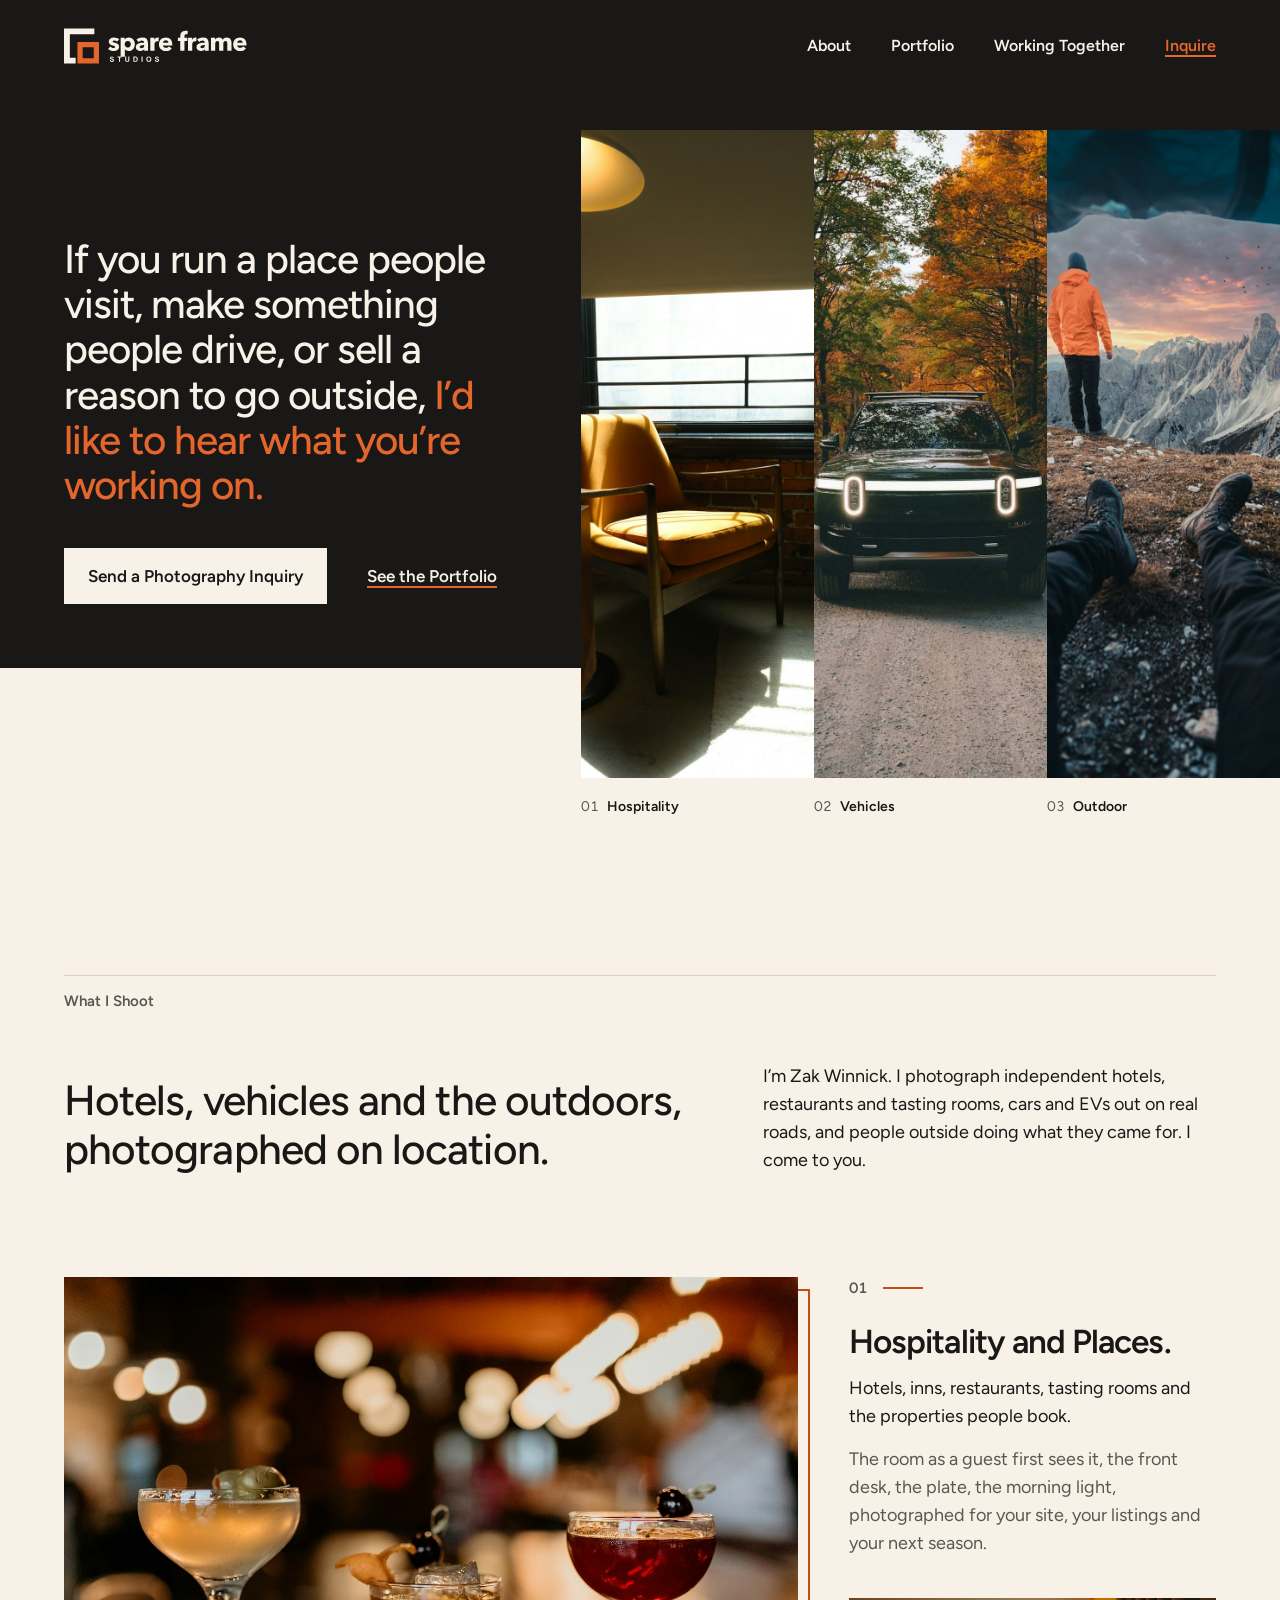
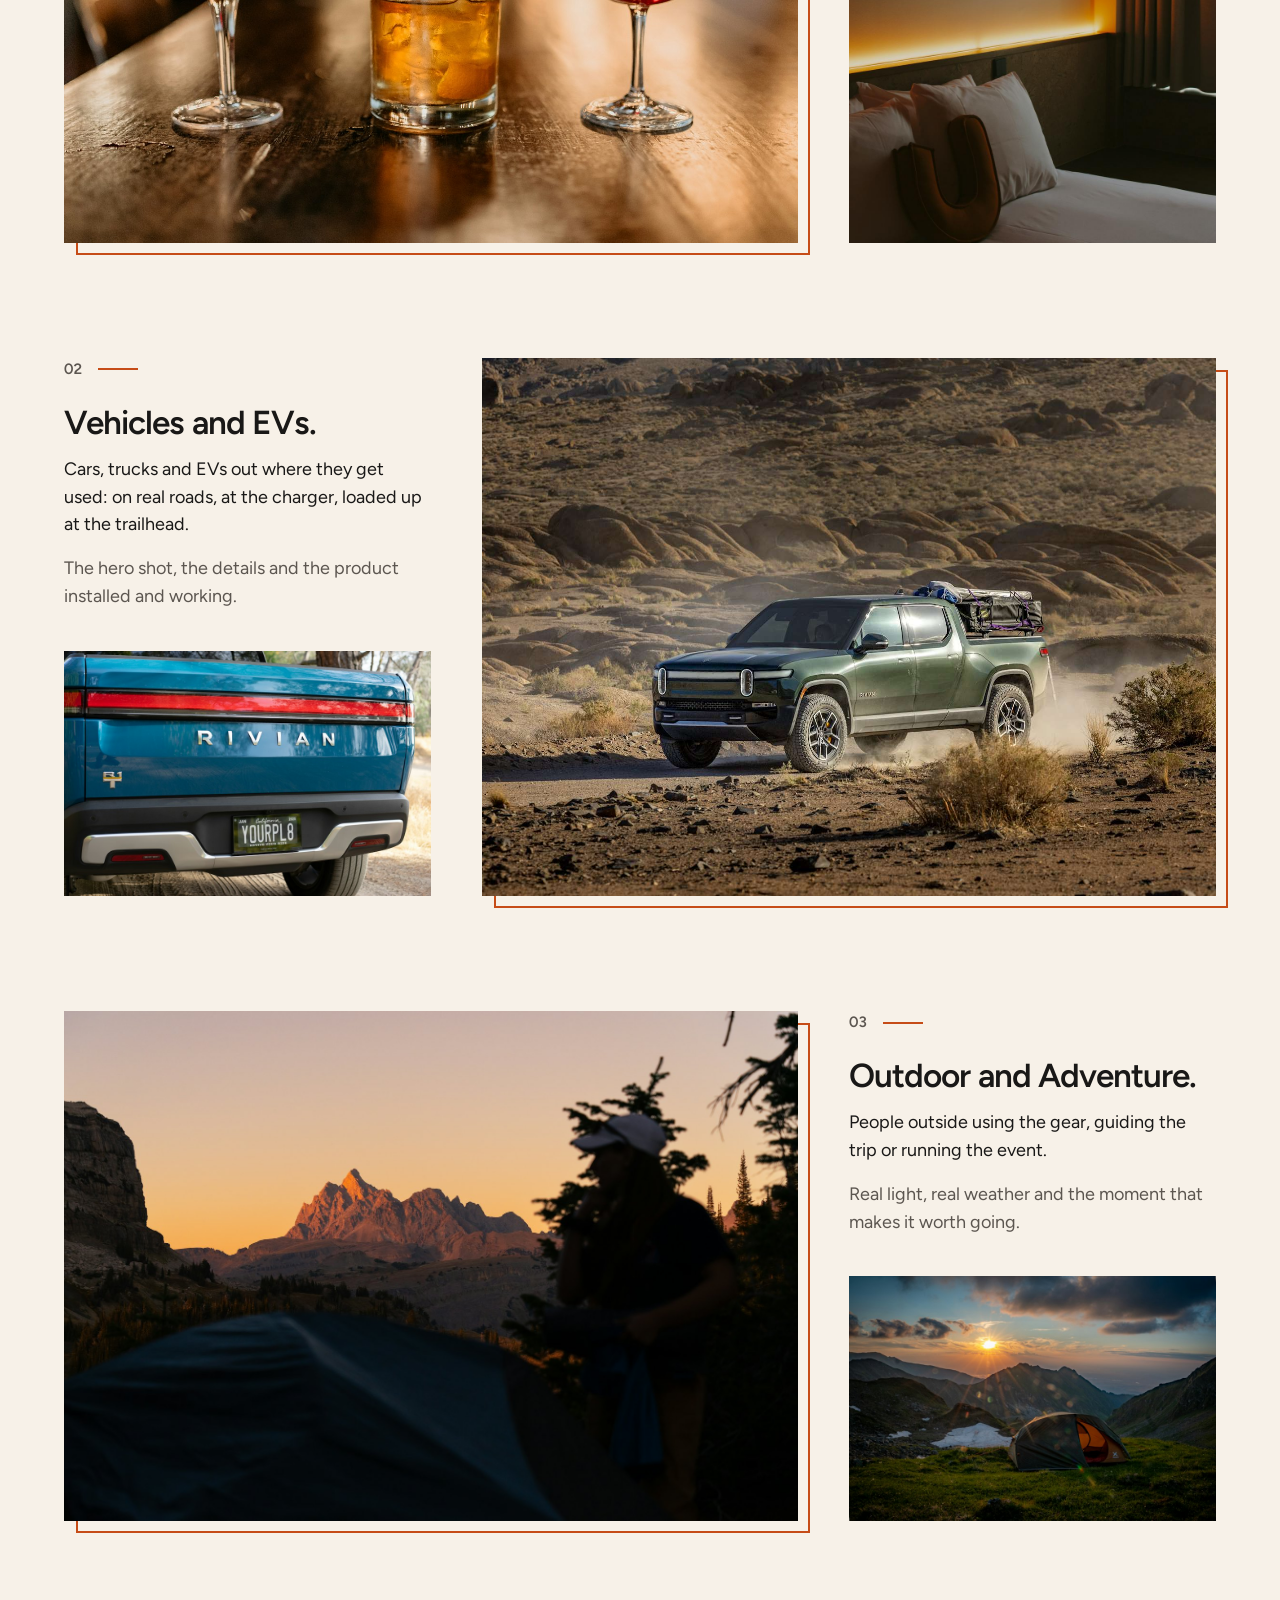
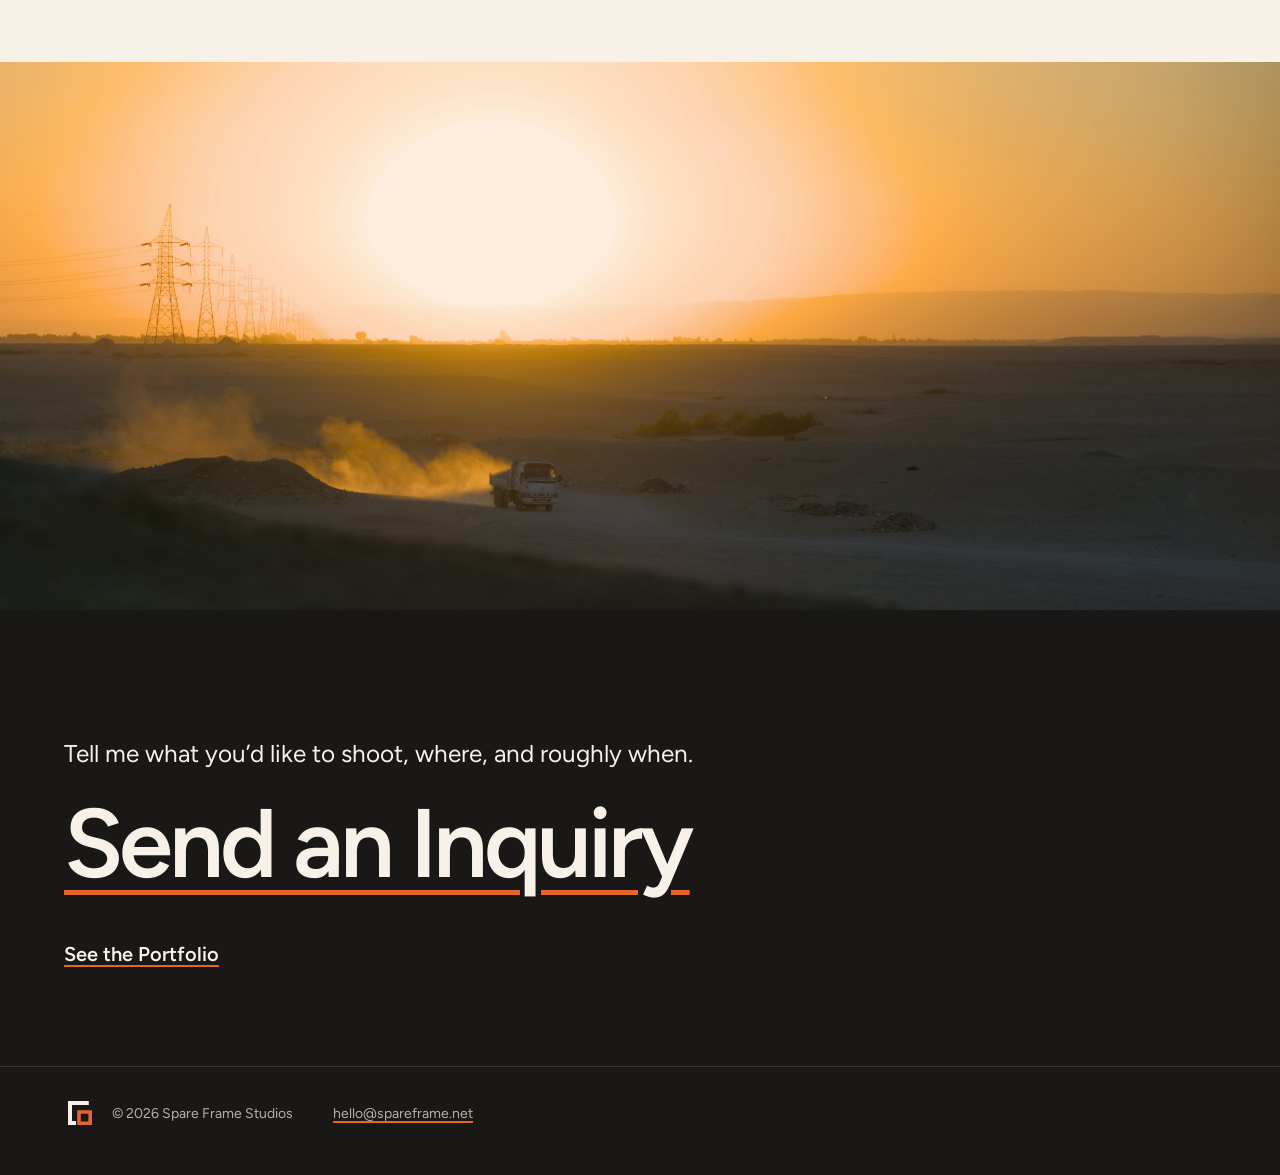
==== commit d496dbbe: "Point calls to action at the inquiry form and portfolio Co-Authored-By: Claude Fable 5.2 <noreply@an" ====
--- a/index.html
+++ b/index.html
@@ -32,13 +32,13 @@
       <a href="https://spareframe.studio/">Portfolio</a>
       <a href="working-together.html">Working Together</a>
     </nav>
-    <a class="head-mail" href="mailto:hello@spareframe.net">hello@spareframe.net</a>
+    <a class="head-mail" href="https://studio.spareframe.net/">Inquire</a>
   </header>
 
   <section class="wrap hero" id="top" aria-labelledby="hero-title">
     <div class="hero-copy">
       <h1 class="sf-display" id="hero-title">If you run a place people visit, make something people drive, or sell a reason to go outside, <em>I’d like to hear what you’re working on.</em></h1>
-      <a class="btn" href="https://studio.spareframe.net/">Send a Photography Inquiry</a>
+      <div class="hero-actions"><a class="btn" href="https://studio.spareframe.net/">Send a Photography Inquiry</a><a class="more" href="https://spareframe.studio/">See the Portfolio</a></div>
     </div>
     <div class="hero-photos">
       <div class="strip">
@@ -108,9 +108,8 @@
 <div class="ground contact-ground" data-theme="dark">
   <section class="wrap contact" aria-labelledby="contact-title">
     <h2 class="sf-step" id="contact-title">Tell me what you’d like to shoot, where, and roughly when.</h2>
-    <a class="sf-email" href="mailto:hello@spareframe.net?subject=Photography%20inquiry">hello@spareframe.net</a>
-    <p class="near">Based in Napa County. Happy to travel.</p>
-    <a class="btn" href="https://studio.spareframe.net/">Send a Photography Inquiry</a>
+    <a class="sf-email" href="https://studio.spareframe.net/">Send an Inquiry</a>
+    <p class="near"><a href="https://spareframe.studio/">See the Portfolio</a></p>
   </section>
   <footer class="wrap foot sf-small">
     <div class="foot-brand"><img src="assets/mark-reverse.svg" alt="" width="32" height="32"><span>© 2026 Spare Frame Studios</span></div>
--- a/photography.css
+++ b/photography.css
@@ -66,7 +66,7 @@
 
 /* Fluid sizes that top out at the token values */
 .sf-display { font-size: clamp(2.5rem, 6.5vw, 5.5rem); text-wrap: balance; }
-.sf-email { font-size: clamp(1.5rem, 7.6vw, 7rem); }
+.sf-email { font-size: clamp(2.5rem, 7.6vw, 7rem); }
 .sf-lead-2 { font-size: clamp(1.75rem, 3.5vw, 3rem); }
 .sf-lead-3 { font-size: clamp(1.3rem, 2vw, 1.75rem); }
 .sf-quote { font-size: clamp(1.6rem, 3.3vw, 2.875rem); text-wrap: pretty; }
@@ -103,6 +103,9 @@
 .hero h1 em { font-style: normal; color: var(--accent); }
 .btn { display: inline-flex; align-items: center; justify-content: center; min-height: 56px; margin-top: var(--space-5); padding: 0 var(--space-4); background: var(--text); color: var(--surface); font-size: 17px; font-weight: 600; text-decoration: none; transition: background-color .2s ease; }
 .btn:hover { background: var(--accent); color: var(--on-accent); }
+.hero-actions { display: flex; flex-wrap: wrap; align-items: center; gap: var(--space-2) var(--space-5); margin-top: var(--space-5); }
+.hero-actions .btn { margin-top: 0; }
+.more { display: inline-flex; align-items: center; min-height: 44px; font-size: 17px; font-weight: 600; text-decoration-color: var(--accent); }
 .hero-photos { margin-right: calc(-1 * var(--pad)); margin-bottom: calc(-1 * var(--cross)); }
 .strip { display: grid; grid-template-columns: repeat(3, minmax(0, 1fr)); height: clamp(420px, 72vh, 760px); }
 .strip .slot { aspect-ratio: auto; height: 100%; min-height: 0; }
@@ -171,7 +174,8 @@
 .sf main { padding-bottom: var(--gap); }
 .contact { padding-block: clamp(72px, 10vw, 152px) clamp(56px, 7vw, 104px); }
 .contact .sf-email { display: inline-block; margin-top: var(--space-4); text-decoration-thickness: .055em; text-underline-offset: .13em; }
-.contact .near { margin-top: var(--space-5); color: var(--text-muted); }
+.contact .near { display: flex; flex-wrap: wrap; align-items: center; gap: 0 var(--space-3); margin-top: var(--space-5); color: var(--text-muted); }
+.contact .near a { display: inline-flex; align-items: center; min-height: 44px; color: var(--text); font-weight: 600; text-decoration-color: var(--accent); }
 .foot { display: flex; flex-wrap: wrap; align-items: center; gap: var(--space-3) var(--space-5); padding-block: var(--space-4) var(--space-5); border-top: var(--line-hair) solid var(--rule); color: var(--text-muted); }
 .foot-brand { display: flex; align-items: center; gap: var(--space-3); }
 .foot-brand img { width: 32px; height: 32px; }
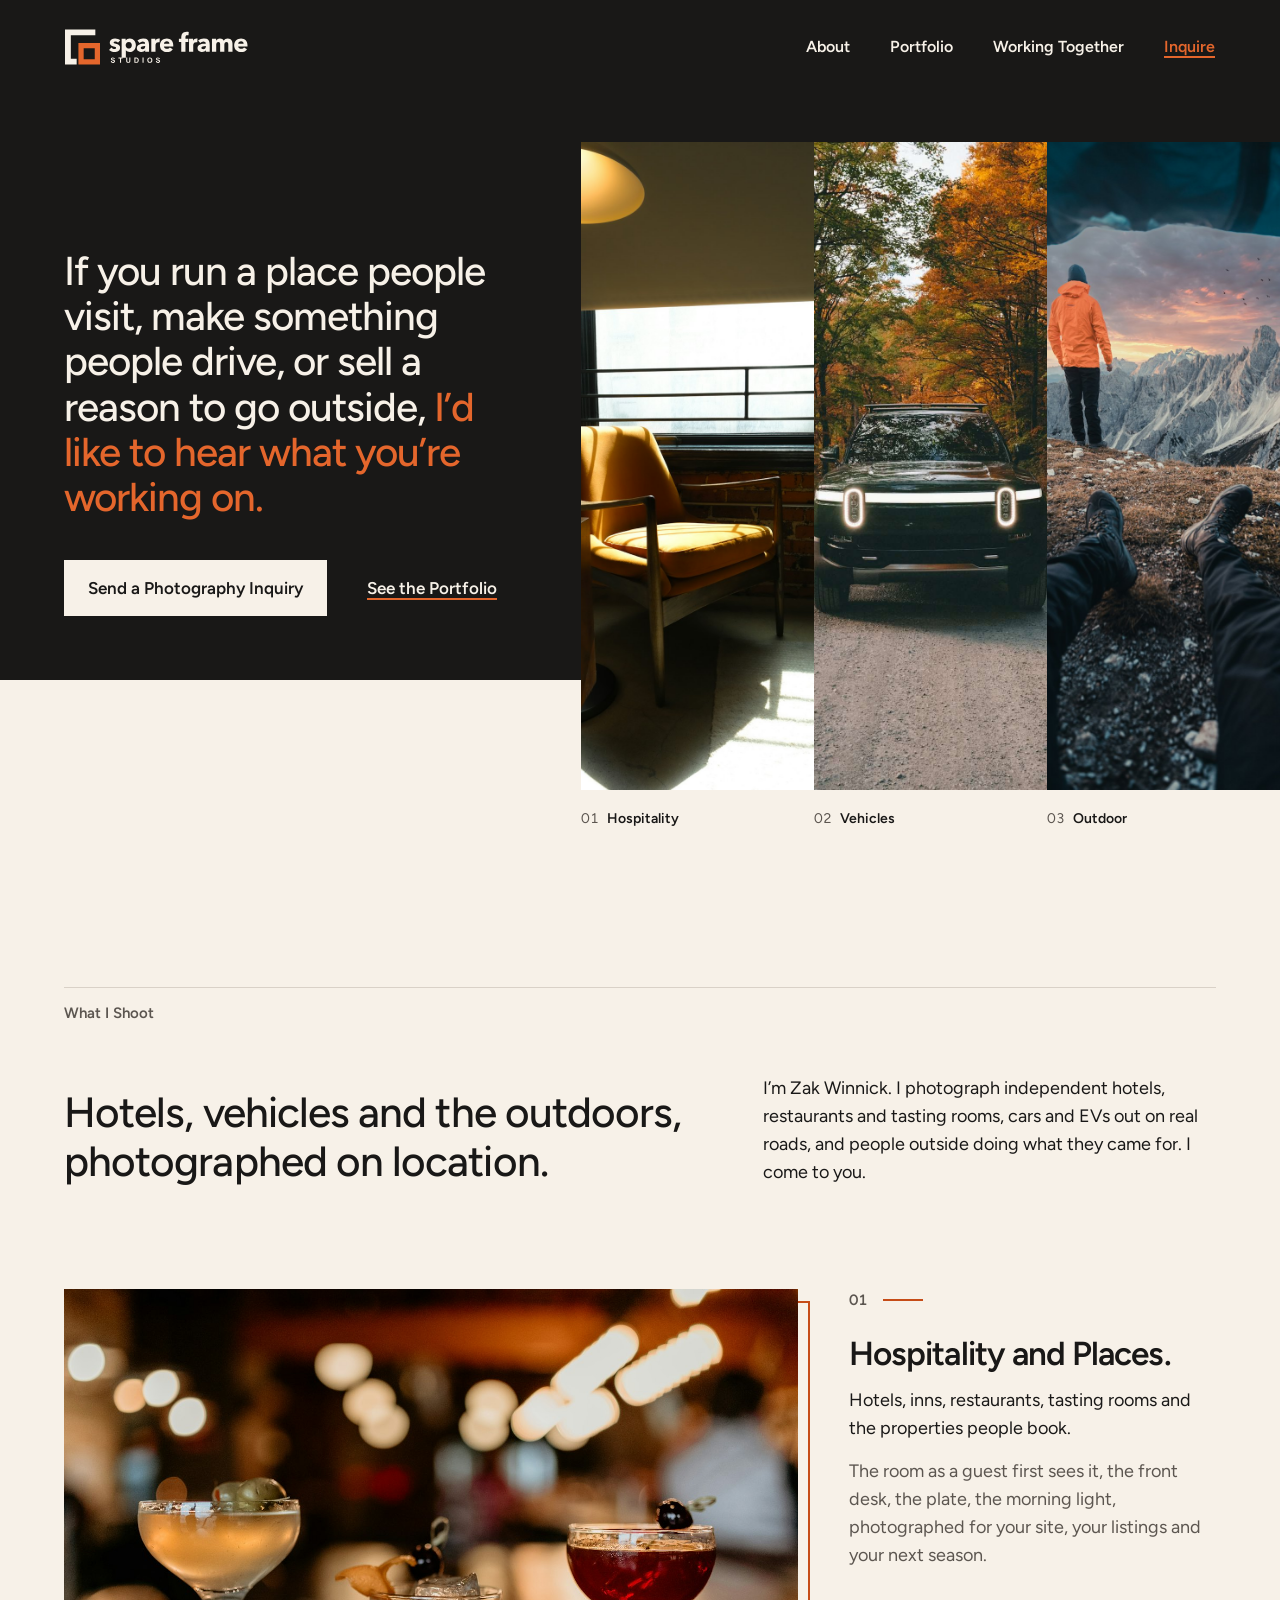
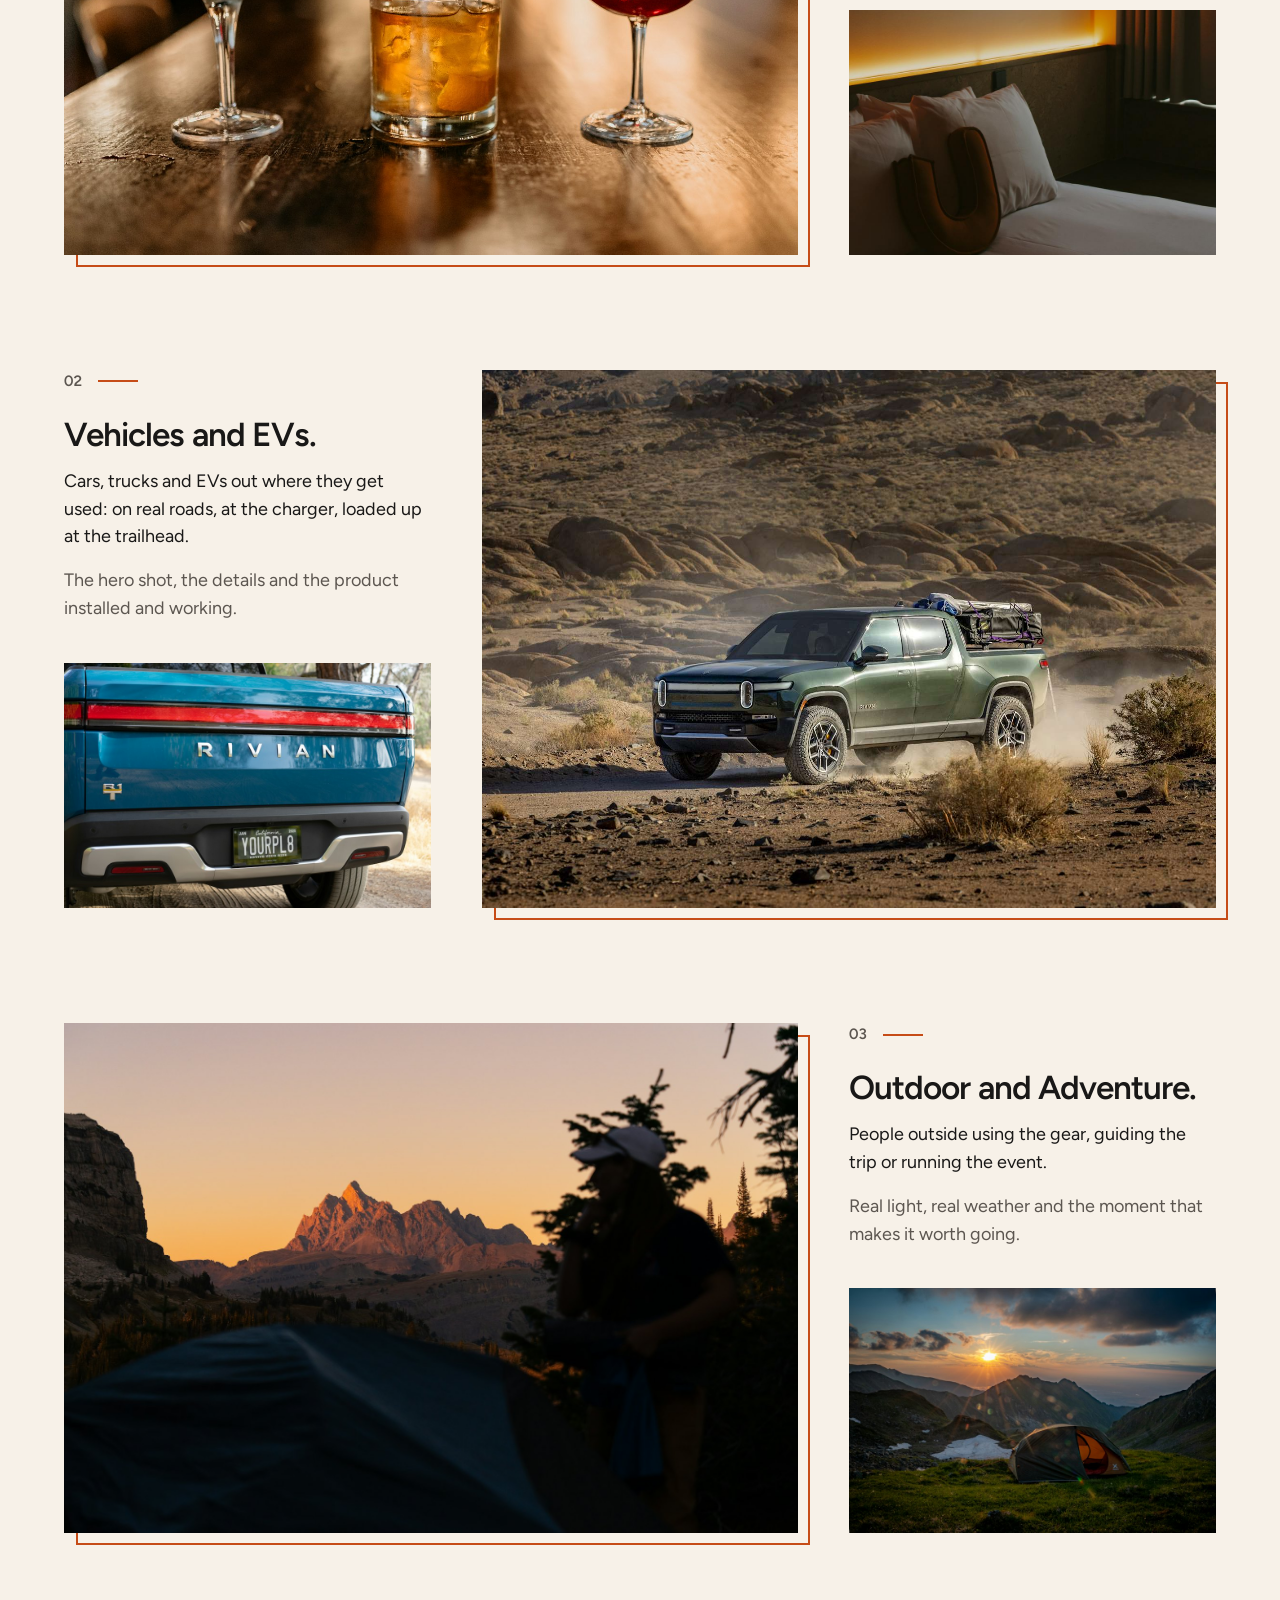
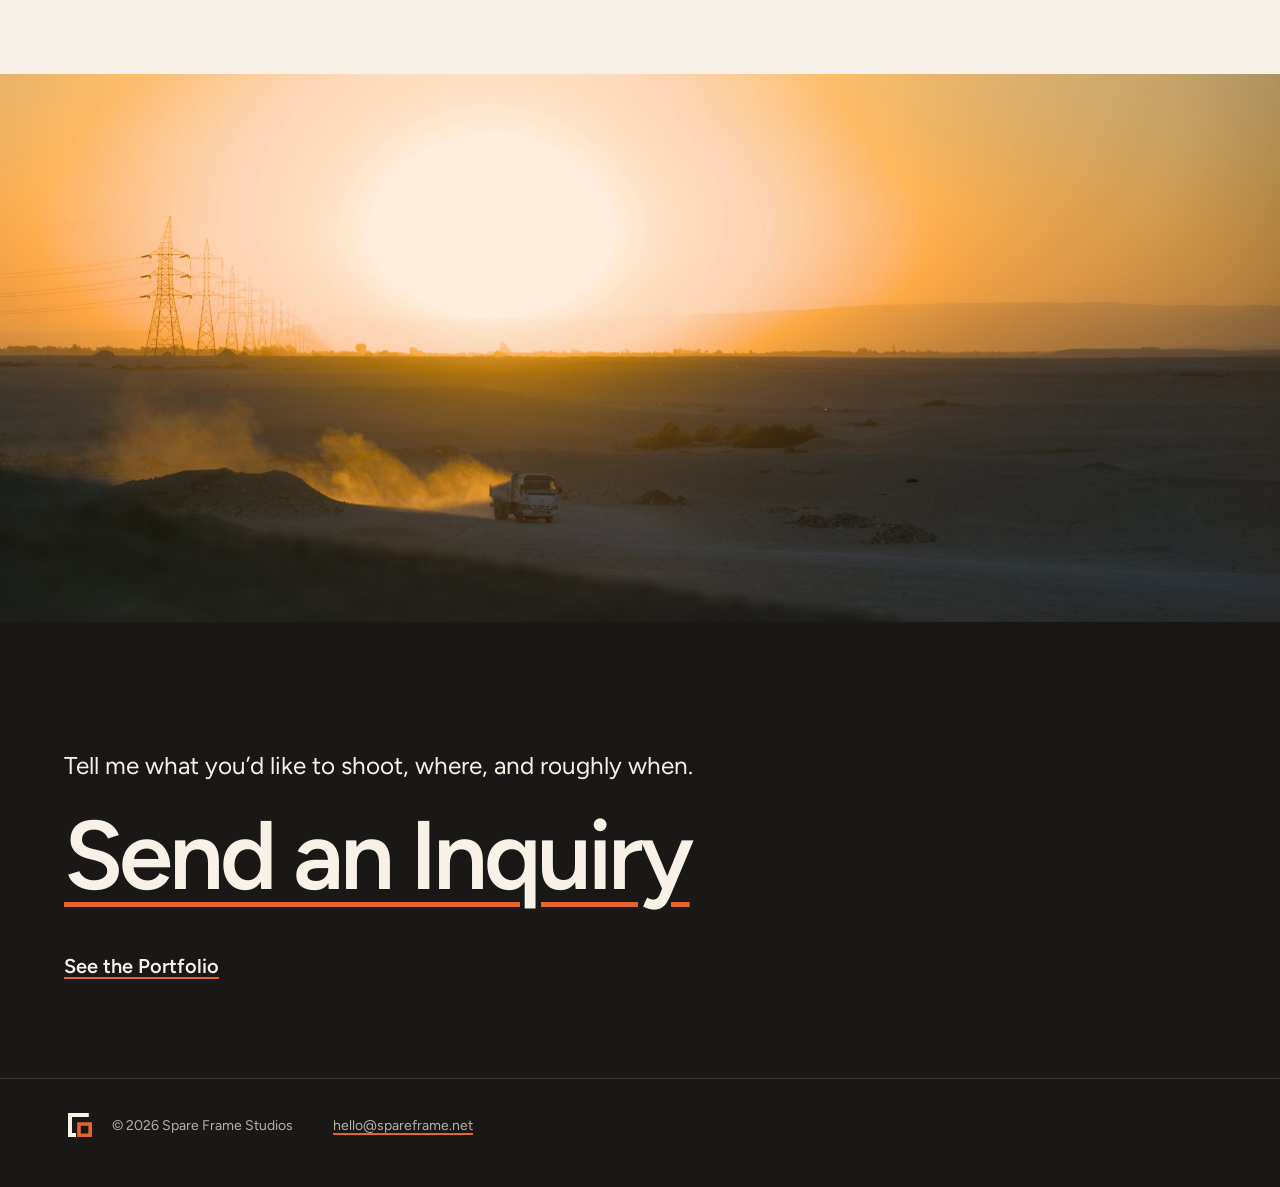
==== commit 62bc063a: "Persistent header that turns to glass on scroll Co-Authored-By: Claude Fable 5.2 <noreply@anthropic." ====
--- a/index.html
+++ b/index.html
@@ -24,15 +24,17 @@
      Each <figure> names its source in data-placeholder and the intended subject in data-slot.
      To replace one: save Zak's photo over the file in assets/photos/ (same name, same shape), update the alt text, and delete data-placeholder. -->
 
-<div class="ground" data-theme="dark">
-  <header class="wrap head">
-    <a class="head-logo" href="#top" aria-label="Spare Frame Studios Home"><img src="assets/logo-reverse.svg" alt="" width="194" height="38"></a>
-    <nav class="head-nav" aria-label="Main">
+<div class="ground ground--top" data-theme="dark">
+  <header class="head" data-head>
+    <div class="head-rail">
+      <a class="head-logo" href="#top" aria-label="Spare Frame Studios Home"><img class="head-full" src="assets/logo-reverse.svg" alt="" width="194" height="38"><img class="head-mark" src="assets/mark-reverse.svg" alt="" width="32" height="32"></a>
+      <nav class="head-nav" aria-label="Main">
       <a href="about.html">About</a>
       <a href="https://spareframe.studio/">Portfolio</a>
       <a href="working-together.html">Working Together</a>
-    </nav>
-    <a class="head-mail" href="https://studio.spareframe.net/">Inquire</a>
+      </nav>
+      <a class="head-mail" href="https://studio.spareframe.net/">Inquire</a>
+    </div>
   </header>
 
   <section class="wrap hero" id="top" aria-labelledby="hero-title">
@@ -116,5 +118,15 @@
     <a href="mailto:hello@spareframe.net">hello@spareframe.net</a>
   </footer>
 </div>
+<script>
+/* The menu is glass by default. At the very top of the page it goes clear. */
+(function () {
+  var head = document.querySelector('[data-head]');
+  if (!head) return;
+  function set() { head.classList.toggle('at-top', window.scrollY < 40); }
+  set();
+  window.addEventListener('scroll', set, { passive: true });
+})();
+</script>
 </body>
 </html>
--- a/photography.css
+++ b/photography.css
@@ -35,6 +35,7 @@
   --space-8: 160px;
   --radius-none: 0px;
   --radius-md: 8px;
+  --radius-pill: 999px;
   --line-hair: 1px;
   --line-control: 2px;
   --line-rule: 8px;
@@ -54,7 +55,7 @@
 /* Spare Frame Studios: photography site. Components. Tokens come first in photography.css. */
 .sf, .sf *, .sf *::before, .sf *::after { box-sizing: border-box; }
 html { overflow-x: clip; }
-.sf { margin: 0; background: var(--surface); color: var(--text); font-family: var(--font-sans); font-size: 20px; line-height: 1.55; -webkit-font-smoothing: antialiased; text-rendering: optimizeLegibility; overflow-x: clip; --pad: clamp(20px, 5vw, var(--space-6)); --gap: clamp(72px, 11vw, var(--space-8)); --cross: clamp(96px, 13vw, 200px); --key: 56px; }
+.sf { margin: 0; background: var(--surface); color: var(--text); font-family: var(--font-sans); font-size: 20px; line-height: 1.55; -webkit-font-smoothing: antialiased; text-rendering: optimizeLegibility; overflow-x: clip; --pad: clamp(20px, 5vw, var(--space-6)); --gap: clamp(72px, 11vw, var(--space-8)); --cross: clamp(96px, 13vw, 200px); --key: 56px; --head: 104px; }
 .sf img { display: block; max-width: 100%; }
 :where(.sf) a { color: inherit; text-decoration: underline; text-decoration-color: var(--accent); text-decoration-thickness: 2px; text-underline-offset: .22em; }
 :where(.sf) :where(h1, h2, h3, p, ol, ul, figure) { margin: 0; }
@@ -82,15 +83,24 @@
 .slot span { max-width: 22em; font-size: 13px; line-height: 1.4; color: var(--text-muted); }
 
 /* Header: the logo, two page links and the address. No menu button; on phones the links drop to a second row. */
-.head { display: flex; flex-wrap: wrap; align-items: center; justify-content: space-between; gap: 0 var(--space-5); padding-block: var(--space-4); }
+.ground--top { padding-top: var(--head); }
+.head { position: fixed; top: clamp(10px, 1.2vw, 16px); left: 0; right: 0; z-index: 50; padding-inline: var(--pad); pointer-events: none; }
+.head-rail { pointer-events: auto; display: flex; align-items: center; justify-content: space-between; gap: 0 var(--space-5); max-width: 1312px; min-height: 64px; margin-inline: auto; padding: 8px clamp(18px, 2vw, 28px); border: 1px solid rgba(247, 241, 232, .16); border-radius: var(--radius-pill); background: rgba(25, 24, 23, .94); box-shadow: 0 10px 36px rgba(25, 24, 23, .22), inset 0 1px 0 rgba(255, 255, 255, .1); transition: background-color .25s ease, border-color .25s ease, box-shadow .25s ease, padding .25s ease; }
+@supports ((-webkit-backdrop-filter: blur(1px)) or (backdrop-filter: blur(1px))) {
+  .head-rail { background: rgba(25, 24, 23, .78); -webkit-backdrop-filter: blur(24px) saturate(160%); backdrop-filter: blur(24px) saturate(160%); }
+}
+/* At the top of the page the glass clears and the menu sits straight on the ink */
+.head.at-top .head-rail { padding-inline: 0; border-color: transparent; background: transparent; box-shadow: none; -webkit-backdrop-filter: none; backdrop-filter: none; }
 .head-logo { display: block; line-height: 0; }
 .head-logo img { height: 38px; width: auto; }
+.head-logo .head-mark { display: none; }
 .head-nav { display: flex; flex-wrap: wrap; align-items: center; gap: 0 var(--space-5); margin-left: auto; }
 .head-nav, .head-mail { font-size: 16px; font-weight: 600; }
 .head-nav a, .head-mail { display: inline-flex; align-items: center; min-height: 44px; }
 .head-nav a { text-decoration-color: transparent; }
 .head-nav a:hover, .head-nav a[aria-current="page"] { text-decoration-color: var(--accent); }
-.head-mail { color: var(--accent); }
+.head-mail { color: var(--text); text-decoration-color: var(--accent); }
+.head.at-top .head-mail { color: var(--accent); }
 
 /* Inner pages open with the header and one headline on ink */
 .page-head { padding-block: clamp(40px, 6vw, 88px) clamp(48px, 7vw, 104px); }
@@ -124,7 +134,7 @@
 .shoot-head { display: grid; grid-template-columns: minmax(0, 7fr) minmax(0, 5fr); gap: var(--space-6); align-items: end; margin-bottom: clamp(64px, 8vw, 128px); }
 .shoot-intro { max-width: 30em; font-size: 18px; }
 .chapters { list-style: none; padding: 0; display: grid; gap: clamp(72px, 9vw, 144px); }
-.chapter { display: grid; grid-template-columns: minmax(0, 8fr) minmax(0, 4fr); gap: clamp(32px, 4vw, 64px); align-items: stretch; scroll-margin-top: var(--space-5); }
+.chapter { display: grid; grid-template-columns: minmax(0, 8fr) minmax(0, 4fr); gap: clamp(32px, 4vw, 64px); align-items: stretch; scroll-margin-top: calc(var(--head) + var(--space-3)); }
 .chapter--flip { grid-template-columns: minmax(0, 4fr) minmax(0, 8fr); }
 .chapter--flip > .slot { order: 2; }
 /* The large photo is at least 3:2 and grows to the height of the text column beside it, cropping instead of pushing into the gap */
@@ -197,6 +207,7 @@
 @media (max-width: 820px) {
   .sf { font-size: 18px; --cross: 72px; }
   .head-logo img { height: 30px; }
+  .head-rail { min-height: 56px; }
   .head-nav, .head-mail { font-size: 15px; }
   .head-nav { gap: 0 var(--space-4); }
   .about-grid { grid-template-columns: 1fr; gap: var(--space-5); }
@@ -209,13 +220,35 @@
 }
 
 @media (max-width: 600px) {
-  .head { column-gap: var(--space-3); }
-  .head-nav { order: 3; flex-basis: 100%; margin-left: 0; }
   .chapter-side { grid-template-columns: 1fr; }
   .slot--side { display: none; }
   .band { aspect-ratio: 4 / 3; }
 }
 
+/* Small screens: the glass bar is one row, the mark and the links. At the top of the page it opens to two rows with the full logo. */
+@media (max-width: 720px) {
+  .sf { --head: 128px; }
+  .head-rail { flex-wrap: nowrap; column-gap: 12px; padding: 2px 14px; }
+  .head.at-top .head-rail { flex-wrap: wrap; column-gap: var(--space-3); }
+  .head-nav, .head-mail { font-size: 13px; }
+  .head-nav { gap: 0 12px; flex-wrap: nowrap; white-space: nowrap; }
+  .head-mail { white-space: nowrap; }
+  .head-logo .head-full { display: none; }
+  .head-logo .head-mark { display: block; height: 26px; }
+  /* At the top: full logo and Inquire on one row, the links on a second */
+  .head.at-top .head-rail { padding-block: 8px; }
+  .head.at-top .head-logo .head-full { display: block; }
+  .head.at-top .head-logo .head-mark { display: none; }
+  .head.at-top .head-nav { order: 3; flex-basis: 100%; margin-left: 0; gap: 0 var(--space-4); }
+  .head.at-top .head-nav, .head.at-top .head-mail { font-size: 15px; }
+}
+
+@media (max-width: 340px) {
+  .head-nav, .head-mail { font-size: 12px; }
+  .head-nav { gap: 0 8px; }
+  .head-rail { column-gap: 8px; padding-inline: 10px; }
+}
+
 @media (prefers-reduced-motion: reduce) {
   .sf *, .sf *::before, .sf *::after { transition: none !important; }
 }
